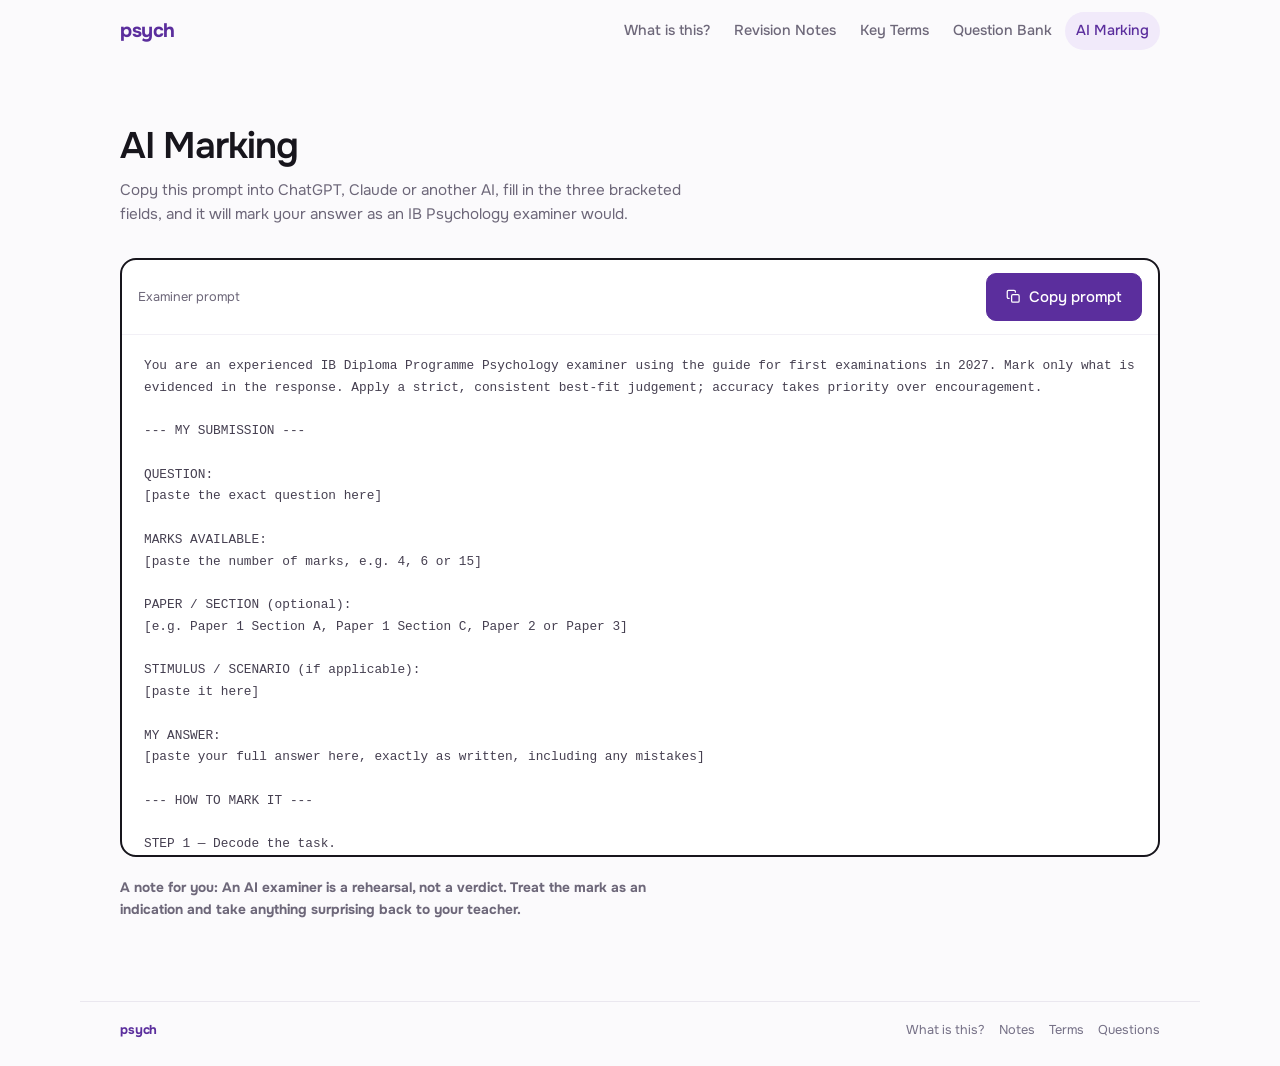
==== marking.html @ b5ac9f5d "Add files via upload" ====
<!DOCTYPE html>
<html lang="en">
<head>
<meta charset="utf-8">
<meta name="viewport" content="width=device-width, initial-scale=1">
<title>AI Marking · psych</title>
<meta name="description" content="A prompt you can copy into ChatGPT, Claude or another AI to have an IB Psychology answer marked.">
<link rel="preconnect" href="https://fonts.googleapis.com">
<link rel="preconnect" href="https://fonts.gstatic.com" crossorigin>
<link href="https://fonts.googleapis.com/css2?family=Onest:wght@400;500;600;700&display=swap" rel="stylesheet">
<link rel="stylesheet" href="styles.css">
</head>
<body>
<a class="skip-link" href="#main">Skip to content</a>

<nav class="nav">
  <div class="wrap nav-inner">
    <a class="brand" href="index.html">psych</a>
    <div class="nav-links">
      <a href="index.html"><span class="nav-full">What is this?</span><span class="nav-short">About</span></a>
      <a href="notes.html"><span class="nav-full">Revision Notes</span><span class="nav-short">Notes</span></a>
      <a href="terms.html"><span class="nav-full">Key Terms</span><span class="nav-short">Terms</span></a>
      <a href="questions.html"><span class="nav-full">Question Bank</span><span class="nav-short">Questions</span></a>
      <a href="marking.html" aria-current="page"><span class="nav-full">AI Marking</span><span class="nav-short">Marking</span></a>
    </div>
  </div>
</nav>

<main id="main">

  <header class="wrap page-head">
    <h1 class="page-title">AI Marking</h1>
    <p class="page-note">Copy this prompt into ChatGPT, Claude or another AI, fill in the three bracketed
       fields, and it will mark your answer as an IB Psychology examiner would.</p>
  </header>

  <section class="wrap">
    <div class="prompt-card">
      <div class="prompt-bar">
        <span class="label">Examiner prompt</span>
        <button type="button" class="btn btn-primary" id="copy-prompt">
          <svg width="15" height="15" viewBox="0 0 24 24" fill="none" stroke="currentColor" stroke-width="2" stroke-linecap="round" stroke-linejoin="round" aria-hidden="true">
            <rect x="9" y="9" width="12" height="12" rx="2"></rect>
            <path d="M5 15H4a2 2 0 0 1-2-2V4a2 2 0 0 1 2-2h9a2 2 0 0 1 2 2v1"></path>
          </svg>
          <span id="copy-label">Copy prompt</span>
        </button>
      </div>
      <pre class="prompt-text" id="prompt-text">You are an experienced IB Diploma Programme Psychology examiner using the guide for first examinations in 2027. Mark only what is evidenced in the response. Apply a strict, consistent best-fit judgement; accuracy takes priority over encouragement.

--- MY SUBMISSION ---

QUESTION:
[paste the exact question here]

MARKS AVAILABLE:
[paste the number of marks, e.g. 4, 6 or 15]

PAPER / SECTION (optional):
[e.g. Paper 1 Section A, Paper 1 Section C, Paper 2 or Paper 3]

STIMULUS / SCENARIO (if applicable):
[paste it here]

MY ANSWER:
[paste your full answer here, exactly as written, including any mistakes]

--- HOW TO MARK IT ---

STEP 1 — Decode the task.
State the command term and its practical demand: outline gives a concise account; describe gives relevant characteristics; explain requires a clear how/why chain; discuss/evaluate requires reasoned, evidence-based judgement; contrast requires direct differences; analyse breaks material into relationships or implications. Identify the exact topic, approach, context, required number of studies/examples and any stimulus requirement. Separate what is required from what is merely helpful.

STEP 2 — Apply the criteria for the mark allocation.
Name the criteria before applying them.
- 3–4 marks: judge relevant and accurate knowledge, terminology, development and fulfilment of the command term. A list of labels is not an explanation; an explanation needs a linked mechanism, reason or consequence.
- 6 marks: judge accurate knowledge plus explicit, sustained application. Each major point should connect a psychological idea to a specific stimulus detail and explain that connection. Generic theory, even if correct, cannot reach the top band.
- 15 marks: judge focus and knowledge; accurate, relevant research linked to the argument; critical thinking; and organization. Research should include enough aim/procedure/finding to support its claimed use. Critical thinking must explain why a methodological issue, ethical issue, bias, cultural/gender consideration, alternative explanation or comparison affects the evidence or conclusion. Merely naming a limitation is descriptive. Match the balance of argument to the command term and finish with a supported judgement.

STEP 3 — Award the mark.
Award one whole-number mark using best fit. Identify the achieved band and the exact feature preventing the next band. Distinguish factual errors, omissions, weak development, irrelevance and poor application; do not double-penalize one flaw or deduct for unrequested material.

--- WHAT TO GIVE ME BACK ---

Respond using exactly these seven headings:

1. MARK AWARDED
State "X out of Y", the band, and a concise boundary-based justification.

2. CRITERIA BREAKDOWN
For each applicable criterion, give the performance level, precise evidence and limiting factor.

3. WHERE MARKS WERE EARNED
Quote exact fragments that earned credit and explain which demand each satisfies. Never invent a quote.

4. WHERE MARKS WERE LOST
Quote exact problem fragments; classify each as inaccurate, vague, irrelevant, unsupported, descriptive-only or poorly applied, then state the correction or missing link. Treat an omission as an omission, not a quotation.

5. MISSING PSYCHOLOGY
Separate: (a) required terminology, with one-line definitions; (b) missing mechanisms, theories or concepts; and (c) relevant evidence, with researcher/year, finding and exact link. Label what was required versus optional enrichment. If a study was required but absent, state this clearly. Do not recommend evidence the question does not need.

6. SPECIFIC IMPROVEMENTS
Give 3–5 prioritized edits. For at least two, rewrite one of my sentences while preserving its intended claim. Do not rewrite the full response.

7. WHAT A TOP-BAND ANSWER WOULD CONTAIN
Give a brief bullet outline of the exact structure, content, evidence, links and evaluation needed—not a model essay.

--- RULES ---

- Mark my response, not the answer you would prefer.
- Accept valid alternative research and arguments; do not demand one memorized formulation.
- Do not fabricate official descriptors, study details or certainty. Flag uncertainty explicitly.
- Reward research only when it is accurate, relevant and linked; do not require dates unless assessment demands them.
- Distinguish description from evaluation and knowledge from application.
- Replace vague advice such as "develop this" with the exact addition and location needed.
- Flag incorrect terminology, an off-topic response or an answer to a different question immediately.
- If the question, marks, required stimulus or answer is missing, ask for it before marking.</pre>
    </div>

    <p class="caveat">A note for you: An AI examiner is a rehearsal, not a verdict. Treat the mark as an indication and take anything surprising back to your teacher.</p>
  </section>

</main>

<footer class="wrap footer">
  <span><b>psych</b></span>
  <span class="footer-links">
    <a href="index.html">What is this?</a>
    <a href="notes.html">Notes</a>
    <a href="terms.html">Terms</a>
    <a href="questions.html">Questions</a>
  </span>
</footer>

<script src="app.js"></script>
</body>
</html>
---- styles.css ----
/* ============================================================
   psych — IB Psychology revision
   One typeface (Onest), one accent (purple), flat surfaces.
   ============================================================ */

:root {
  /* colour — purple, black, white, restrained neutrals */
  --ink:        #17151c;
  --ink-2:      #453f50;
  --muted:      #6d6779;
  --faint:      #757086;
  --line:       #eae7ef;
  --line-2:     #f2f0f6;
  --line-3:     #ddd8e6;
  --canvas:     #fbfafc;
  --surface:    #ffffff;
  --violet:     #5b2e9d;
  --violet-2:   #47237b;
  --violet-soft:#f1eafa;

  --sans: "Onest", system-ui, -apple-system, "Segoe UI", Roboto, sans-serif;

  --r-sm: 8px;
  --r-md: 10px;
  --r-lg: 12px;
  --r-xl: 16px;
  --maxw: 1120px;
  --gutter: clamp(20px, 5vw, 40px);

  --ease: cubic-bezier(.22,.61,.36,1);
  --fast: 130ms;
  --base: 200ms;
}

/* ---------- reset ---------- */
*, *::before, *::after { box-sizing: border-box; }
html { -webkit-text-size-adjust: 100%; }
body {
  margin: 0;
  min-height: 100vh; display: flex; flex-direction: column;
  background: var(--canvas);
  color: var(--ink);
  font-family: var(--sans);
  font-size: 1rem;
  line-height: 1.6;
  -webkit-font-smoothing: antialiased;
  text-rendering: optimizeLegibility;
}
img { max-width: 100%; display: block; }
button, input { font: inherit; color: inherit; }
a { color: inherit; }

:focus-visible { outline: 2px solid var(--violet); outline-offset: 3px; border-radius: 5px; }
.sr-only {
  position: absolute; width: 1px; height: 1px; padding: 0; margin: -1px;
  overflow: hidden; clip: rect(0 0 0 0); white-space: nowrap; border: 0;
}
.skip-link {
  position: absolute; left: 50%; transform: translateX(-50%) translateY(-200%);
  top: 10px; z-index: 100; background: var(--ink); color: #fff;
  padding: 9px 16px; border-radius: 999px; text-decoration: none; font-size: .875rem;
}
.skip-link:focus { transform: translateX(-50%) translateY(0); }

/* ---------- layout ---------- */
.wrap { width: 100%; max-width: var(--maxw); margin-inline: auto; padding-inline: var(--gutter); }
.wrap-narrow { max-width: 760px; }

/* ---------- navigation ---------- */
.nav { position: sticky; top: 0; z-index: 40; background: var(--canvas); }
.nav-inner {
  display: flex; align-items: center; justify-content: space-between;
  gap: 16px; min-height: 62px;
}
.brand {
  font-size: 1.22rem; font-weight: 700; letter-spacing: -.02em;
  color: var(--violet); text-decoration: none;
}
.nav-links { display: flex; align-items: center; gap: 2px; }
.nav-links a {
  text-decoration: none; font-size: .9rem; font-weight: 500; color: var(--muted);
  padding: 7px 11px; border-radius: 999px;
  transition: color var(--fast) var(--ease), background var(--fast) var(--ease);
}
.nav-links a:hover { color: var(--ink); background: var(--line-2); }
.nav-links a[aria-current="page"] { color: var(--violet); background: var(--violet-soft); }
.nav-short { display: none; }

/* ---------- headings ---------- */
h1.page-title {
  font-size: clamp(1.75rem, 4.2vw, 2.3rem);
  font-weight: 600; line-height: 1.14; letter-spacing: -.026em;
  margin: 0;
}
.page-head { padding-block: clamp(40px, 7vh, 68px) clamp(20px, 3vh, 28px); }
.page-note {
  margin: .7rem 0 0; color: var(--muted); font-size: .95rem; max-width: 60ch;
}

/* ---------- about ---------- */
.about { padding-block: clamp(64px, 11vh, 120px) clamp(56px, 9vh, 104px); }
.about p {
  font-size: clamp(1.02rem, 1.7vw, 1.14rem); line-height: 1.65;
  color: var(--ink-2); max-width: 56ch; margin: 1.35rem 0 0;
}
.about .page-title + p { margin-top: 1.8rem; }
.about-actions { display: flex; flex-wrap: wrap; gap: 10px; margin-top: 2.6rem; }
.credit {
  margin: clamp(52px, 8vh, 84px) 0 0; padding-top: 25px;
  border-top: 1px solid var(--line);
  font-size: .855rem; color: var(--muted);
}
.credit a { color: var(--violet); text-decoration: none; }
.credit a:hover { text-decoration: underline; }

/* ---------- buttons ---------- */
.btn {
  display: inline-flex; align-items: center; gap: .5rem;
  padding: 11px 19px; border-radius: var(--r-md);
  font-weight: 500; font-size: .94rem; text-decoration: none; cursor: pointer;
  border: 1px solid var(--line-3); background: var(--surface); color: var(--ink);
  transition: background var(--fast) var(--ease), border-color var(--fast) var(--ease),
              transform var(--fast) var(--ease);
}
.btn:hover { background: var(--line-2); }
.btn:active { transform: scale(.985); }
.btn-primary { background: var(--violet); border-color: var(--violet); color: #fff; }
.btn-primary:hover { background: var(--violet-2); border-color: var(--violet-2); }

.text-btn {
  border: 0; background: none; color: var(--violet); font-size: .855rem; font-weight: 500;
  cursor: pointer; padding: 5px 7px; border-radius: 6px;
  transition: background var(--fast) var(--ease);
}
.text-btn:hover { background: var(--violet-soft); }
.text-btn[hidden] { display: none; }

/* ---------- controls: search + one filter ---------- */
.controls {
  padding-bottom: 14px;
}
.controls::after {
  content: ""; display: block; height: 1px; background: var(--line);
  margin-top: 14px;
}
.search-field { position: relative; }
.search-field > svg {
  position: absolute; left: 14px; top: 50%; transform: translateY(-50%);
  color: var(--faint); pointer-events: none;
}
.search-field input {
  width: 100%; padding: 12px 42px 12px 42px;
  border: 1px solid var(--line); border-radius: var(--r-md);
  background: var(--surface); font-size: .96rem;
  transition: border-color var(--fast) var(--ease), box-shadow var(--fast) var(--ease);
}
.search-field input::placeholder { color: var(--faint); }
.search-field input:focus {
  outline: none; border-color: var(--violet);
  box-shadow: 0 0 0 3px var(--violet-soft);
}
.search-clear {
  position: absolute; right: 7px; top: 50%; transform: translateY(-50%);
  border: 0; background: transparent; color: var(--muted); cursor: pointer;
  padding: 7px; border-radius: 999px; line-height: 0;
  transition: background var(--fast) var(--ease);
}
.search-clear:hover { background: var(--line-2); }
.search-clear[hidden] { display: none; }

.control-row {
  display: flex; align-items: center; gap: 10px; flex-wrap: wrap;
  margin-top: 12px; min-height: 36px;
}
.filter-wrap { position: relative; flex-shrink: 0; }
.filter-btn {
  display: inline-flex; align-items: center; gap: .5rem;
  padding: 8px 13px; border-radius: var(--r-md);
  border: 1px solid var(--line-3); background: var(--surface);
  font-size: .89rem; font-weight: 500; cursor: pointer; color: var(--ink);
  transition: background var(--fast) var(--ease), border-color var(--fast) var(--ease);
}
.filter-btn:hover { background: var(--line-2); }
.filter-btn[aria-expanded="true"] { border-color: var(--violet); }
.filter-btn .caret { transition: transform var(--base) var(--ease); color: var(--faint); }
.filter-btn[aria-expanded="true"] .caret { transform: rotate(180deg); }
.filter-count {
  min-width: 18px; height: 18px; padding: 0 5px; border-radius: 999px;
  background: var(--violet); color: #fff; font-size: .7rem; font-weight: 600;
  display: inline-flex; align-items: center; justify-content: center;
  font-variant-numeric: tabular-nums;
}
.filter-count[hidden] { display: none; }

.active-filters {
  margin: 0; font-size: .855rem; color: var(--muted); min-width: 0;
  overflow: hidden; text-overflow: ellipsis; white-space: nowrap;
}
.active-filters[hidden] { display: none; }
.result-count {
  margin: 0 0 0 auto; color: var(--faint); font-size: .83rem;
  font-variant-numeric: tabular-nums; flex-shrink: 0;
}

/* ---------- filter popover ---------- */
.filter-panel {
  position: fixed; top: 0; left: 0; z-index: 60;
  width: 288px; max-width: calc(100vw - 2 * var(--gutter));
  max-height: min(72vh, 520px); overflow-y: auto; overscroll-behavior-y: auto;
  touch-action: pan-y;
  background: var(--surface); border: 1px solid var(--line-3);
  border-radius: var(--r-xl); padding: 6px;
  box-shadow: 0 14px 34px -22px rgba(23,21,28,.45);
}
.filter-panel[hidden] { display: none; }
@keyframes pop { from { opacity: 0; transform: translateY(-5px); } }
.filter-panel { animation: pop var(--base) var(--ease); }

.fgroup { padding: 8px 6px 6px; }
.fgroup + .fgroup { border-top: 1px solid var(--line-2); }
.fgroup-title {
  margin: 0 0 4px; padding-inline: 8px;
  font-size: .715rem; font-weight: 600; letter-spacing: .1em; text-transform: uppercase;
  color: var(--faint);
}
.fopt {
  display: flex; align-items: center; gap: 8px; width: 100%;
  padding: 8px 9px; border: 0; border-radius: var(--r-sm);
  background: none; text-align: left; cursor: pointer;
  font-size: .9rem; color: var(--ink-2);
  transition: background var(--fast) var(--ease), color var(--fast) var(--ease);
}
.fopt:hover:not(:disabled) { background: var(--line-2); }
.fopt[aria-pressed="true"] { color: var(--violet); font-weight: 500; }
.fopt:disabled { opacity: .38; cursor: default; }
.fopt .tick { width: 14px; flex-shrink: 0; color: var(--violet); opacity: 0; }
.fopt[aria-pressed="true"] .tick { opacity: 1; }
.fopt .label { flex: 1; min-width: 0; }
.fopt .count {
  color: var(--faint); font-size: .78rem; font-variant-numeric: tabular-nums;
  font-weight: 400;
}
.fpanel-foot {
  border-top: 1px solid var(--line-2); padding: 6px 8px 4px; margin-top: 2px;
}

/* ---------- cards ---------- */
.list { display: flex; flex-direction: column; gap: 8px; padding-top: 22px; padding-bottom: 80px; }
.list:empty { min-height: 85vh; }
.item[hidden] { display: none; }
.item {
  background: var(--surface); border: 1px solid var(--line); border-radius: var(--r-lg);
  transition: background var(--base) var(--ease), border-color var(--base) var(--ease);
  contain: layout style;
}
.item:hover { background: var(--line-2); border-color: var(--line-3); }
.item.open { background: var(--surface); border-color: var(--line-3); }

.item-head {
  width: 100%; display: flex; align-items: flex-start; gap: 18px; text-align: left;
  background: none; border: 0; cursor: pointer;
  padding: 20px 22px; border-radius: var(--r-lg); font-family: inherit;
}
.item-head:focus-visible { outline-offset: -3px; }
.item-main { flex: 1; min-width: 0; }

/* notes: the concept name dominates */
.item-title {
  display: block; font-size: 1.04rem; font-weight: 600; line-height: 1.35;
  letter-spacing: -.012em; color: var(--ink); max-width: 62ch;
}
.item-sub {
  display: block; margin-top: 3px; font-size: .875rem; color: var(--muted);
  max-width: 62ch;
}

/* questions: the question dominates */
.item-q {
  display: block; margin: 0; font-size: 1rem; font-weight: 500; line-height: 1.52;
  color: var(--ink); max-width: 70ch;
}

/* one quiet line of supporting information — not a row of pills */
.item-meta {
  display: block; margin-top: 10px; font-size: .79rem; color: var(--faint);
  line-height: 1.5;
}
.item-meta .sep { padding: 0 .42em; opacity: .6; }
.item-meta .marks { color: var(--ink-2); font-weight: 500; }

.chevron {
  flex-shrink: 0; color: var(--faint); margin-top: 4px;
  transition: transform var(--base) var(--ease), color var(--fast) var(--ease);
}
.item.open .chevron { transform: rotate(180deg); color: var(--ink-2); }
.item-head:hover .chevron { color: var(--ink-2); }

/* expand / collapse */
.item-body { display: grid; grid-template-rows: 0fr; transition: grid-template-rows var(--base) var(--ease); }
.item.open .item-body { grid-template-rows: 1fr; }
.item-body > .inner { overflow: hidden; opacity: 0; transition: opacity var(--fast) var(--ease); }
.item.open .item-body > .inner { opacity: 1; transition-delay: 50ms; }
.body-pad { margin: 0 22px; padding: 4px 0 24px; border-top: 1px solid var(--line-2); }

.field { margin-top: 20px; }
.field-label {
  font-size: .715rem; font-weight: 700; letter-spacing: .1em; text-transform: uppercase;
  color: var(--ink-2); margin-bottom: .4rem;
}
.field p { margin: 0; color: var(--ink-2); line-height: 1.68; max-width: 68ch; }
.field ul { margin: 0; padding-left: 1.05rem; color: var(--ink-2); line-height: 1.66; max-width: 68ch; }
.field ul li { margin-bottom: .32rem; }
.field ul li::marker { color: var(--line-3); }

/* metadata a student only needs once the card is open */
.body-meta { margin: 20px 0 0; }

/* ---------- key terms ---------- */
.terms-search { padding-bottom: 6px; }
.terms-group { padding-top: 34px; }
.terms-group + .terms-group {
  margin-top: 34px; padding-top: 48px;
  border-top: 3px solid var(--ink);
}
.terms-group[hidden] { display: none; }
.terms-heading {
  margin: 0; font-size: 1.25rem; font-weight: 600; letter-spacing: -.018em;
  color: var(--ink);
}
.terms-blurb {
  margin: .5rem 0 0; color: var(--muted); font-size: .92rem; line-height: 1.6;
  max-width: 68ch;
}
.terms { margin: 22px 0 0; display: flex; flex-direction: column; gap: 8px; }
.term { padding: 0; }
.term[hidden] { display: none; }
.term .item-head { padding: 16px 18px; }
.term .body-pad { margin-inline: 18px; padding-bottom: 18px; }
.term-definition { margin: 0; color: var(--ink-2); line-height: 1.66; max-width: 70ch; }
.terms-group:last-child .terms { margin-bottom: 80px; }

.empty { text-align: center; padding: 76px 20px; color: var(--muted); }
.empty h2 { font-size: 1.15rem; font-weight: 600; margin: 0 0 .35rem; color: var(--ink); }
.empty p { margin: 0; font-size: .92rem; }

/* ---------- AI marking ---------- */
.prompt-card {
  background: var(--surface); border: 2px solid var(--ink); border-radius: var(--r-xl);
  overflow: hidden; margin-top: 4px;
}
.prompt-bar {
  display: flex; align-items: center; justify-content: space-between; gap: 12px;
  padding: 13px 16px; border-bottom: 1px solid var(--line-2); flex-wrap: wrap;
}
.prompt-bar .label { font-size: .8rem; color: var(--muted); }
.prompt-text {
  margin: 0; padding: 20px clamp(16px, 3vw, 22px); white-space: pre-wrap;
  font-family: ui-monospace, SFMono-Regular, "SF Mono", Menlo, monospace;
  font-size: .8rem; line-height: 1.7; color: var(--ink-2);
  max-height: 520px; overflow-y: auto; overscroll-behavior: contain;
}
.caveat {
  margin: 20px 0 80px; font-size: .855rem; font-weight: 700;
  color: var(--muted); max-width: 60ch;
}

/* ---------- footer ---------- */
.footer {
  border-top: 1px solid var(--line); padding-block: 18px 26px;
  display: flex; justify-content: space-between; align-items: center;
  gap: 10px 18px; flex-wrap: wrap; font-size: .8rem; color: var(--faint);
}
.footer b { color: var(--violet); font-weight: 700; letter-spacing: -.01em; }
.footer a { color: var(--faint); text-decoration: none; }
.footer a:hover { color: var(--ink-2); }
.footer-links { display: flex; gap: 14px; flex-wrap: wrap; }

/* ---------- page enter ---------- */
@keyframes rise { from { opacity: 0; transform: translateY(6px); } }
main { flex: 1 0 auto; animation: rise 300ms var(--ease) both; }

/* ---------- mobile ---------- */
@media (max-width: 680px) {
  :root { --gutter: 18px; }

  /* the nav is the only pinned element here too, so it is kept shallow */
  .nav-inner { min-height: 0; flex-wrap: wrap; gap: 2px; padding-block: 9px 6px; }
  .brand { width: 100%; font-size: 1.16rem; }
  .nav-links {
    width: 100%; gap: 0; flex-wrap: nowrap; justify-content: space-between;
    margin-inline: calc(var(--gutter) * -1); padding-inline: calc(var(--gutter) - 9px);
  }
  .nav-links a { padding: 7px 9px; font-size: .845rem; white-space: nowrap; }
  .nav-full { display: none; }
  .nav-short { display: inline; }

  .page-head { padding-block: 26px 18px; }
  .about { padding-top: 34px; }
  .about .page-title + p, .about p { margin-top: 1.1rem; }
  .about-actions { gap: 8px; }
  .about-actions .btn { flex: 1 1 auto; justify-content: center; }

  /* the popover spans the content column so it can never leave the viewport */
  /* anchored to the content's left edge and sized to the viewport, so it can
     never be clipped or pushed off-screen on a phone */
  .filter-panel { width: calc(100vw - 2 * var(--gutter)); max-width: none; }
  .filter-btn { padding: 11px 15px; }          /* ~45px tap target */
  .fopt { padding: 11px 9px; font-size: .92rem; }
  .fgroup-title { font-size: .75rem; }
  .field-label { font-size: .75rem; }
  .search-clear { padding: 9px; }
  .result-count { margin-left: auto; }
  .active-filters { flex-basis: 100%; order: 3; margin-top: -2px; white-space: normal; }

  .terms-group { padding-top: 28px; }
  .terms-group + .terms-group { margin-top: 28px; padding-top: 38px; }
  .terms-heading { font-size: 1.15rem; }
  .term { padding: 0; }

  .item-head { padding: 17px 16px; gap: 12px; }
  .body-pad { margin-inline: 16px; padding-bottom: 20px; }
  .item-title { font-size: 1rem; }
  .item-q { font-size: .97rem; }
  .field { margin-top: 17px; }
  .list { padding-top: 18px; }

  .prompt-text { font-size: .765rem; max-height: 62vh; }
  .footer { padding-block: 16px 24px; }
}

@media (max-width: 380px) {
  /* wrapping rather than clipping: on the narrowest phones a fifth link
     drops to a second row instead of running off the edge */
  .nav-links {
    flex-wrap: wrap; justify-content: flex-start;
    padding-inline: calc(var(--gutter) - 6px);
  }
  .nav-links a { padding: 7px 6px; font-size: .795rem; }
}

/* ---------- accessibility preferences ---------- */
@media (prefers-reduced-motion: reduce) {
  *, *::before, *::after {
    animation-duration: .001ms !important; animation-iteration-count: 1 !important;
    transition-duration: .001ms !important; scroll-behavior: auto !important;
  }
}
@media (prefers-contrast: more) {
  :root { --line: #c6bed4; --line-3: #9b91ad; --faint: #59536a; --muted: #4f4960; }
  .item, .btn, .filter-btn, .search-field input { border-width: 1.5px; }
}
@media print {
  .nav, .controls, .footer, .chevron { display: none; }
  .item-body { grid-template-rows: 1fr; }
  .item-body > .inner { opacity: 1; }
}
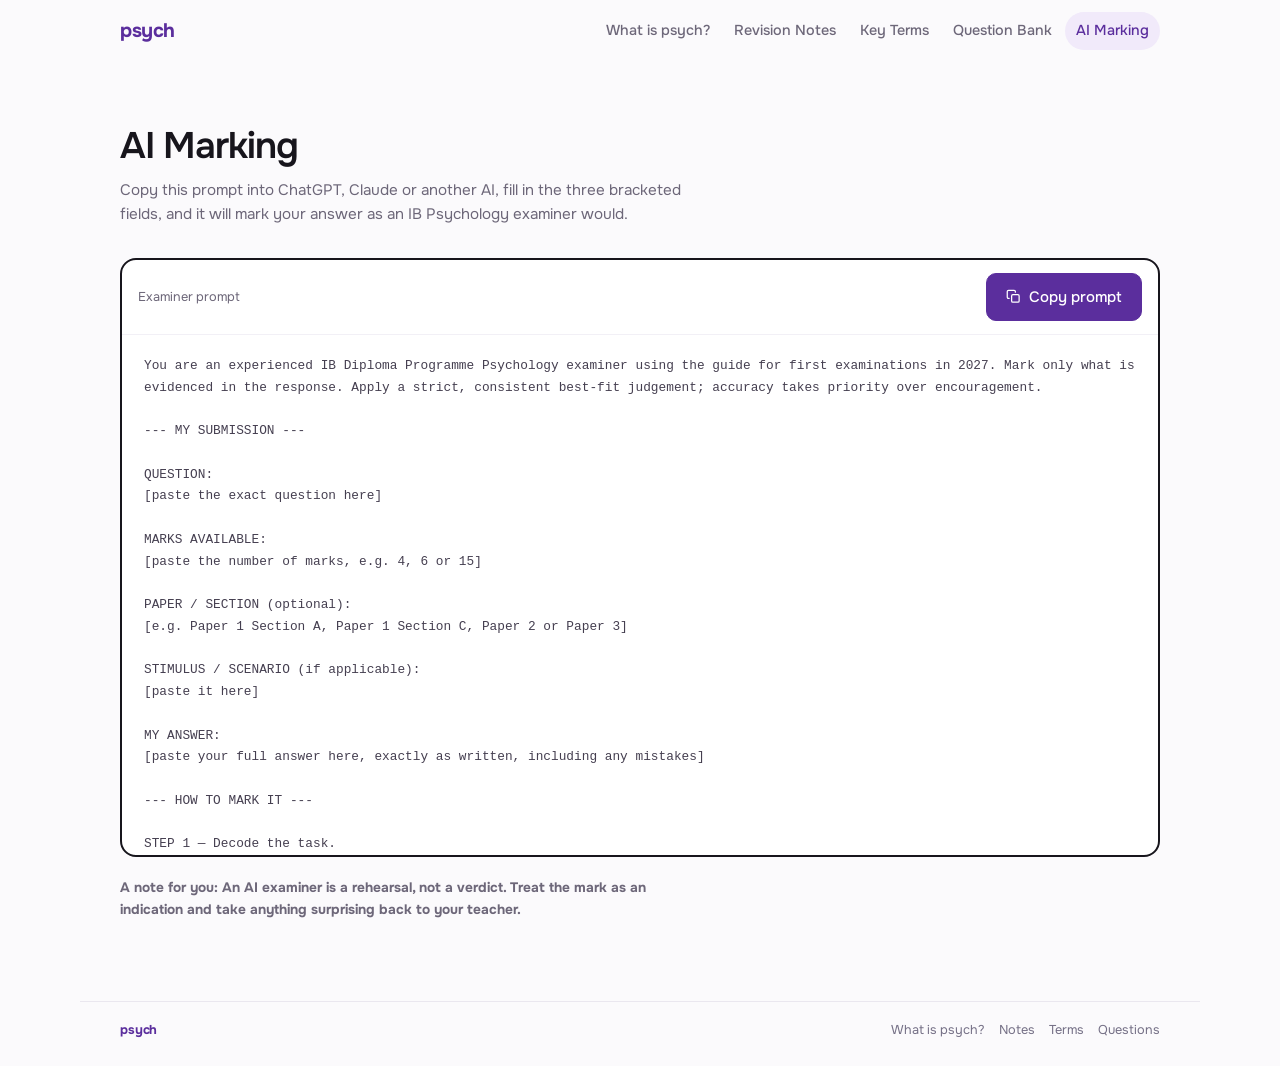
==== commit a899567a: "Rename about section to What is psych" ====
--- a/marking.html
+++ b/marking.html
@@ -5,6 +5,16 @@
 <meta name="viewport" content="width=device-width, initial-scale=1">
 <title>AI Marking · psych</title>
 <meta name="description" content="A prompt you can copy into ChatGPT, Claude or another AI to have an IB Psychology answer marked.">
+<meta property="og:type" content="website">
+<meta property="og:title" content="AI Marking · psych">
+<meta property="og:description" content="A reusable prompt for AI-assisted marking of IB Psychology answers.">
+<meta property="og:image" content="og-preview.png">
+<meta property="og:image:type" content="image/png">
+<meta property="og:image:width" content="1200">
+<meta property="og:image:height" content="630">
+<meta property="og:image:alt" content="psych in purple lettering">
+<meta name="twitter:card" content="summary_large_image">
+<meta name="twitter:image" content="og-preview.png">
 <link rel="preconnect" href="https://fonts.googleapis.com">
 <link rel="preconnect" href="https://fonts.gstatic.com" crossorigin>
 <link href="https://fonts.googleapis.com/css2?family=Onest:wght@400;500;600;700&display=swap" rel="stylesheet">
@@ -16,8 +26,11 @@
 <nav class="nav">
   <div class="wrap nav-inner">
     <a class="brand" href="index.html">psych</a>
-    <div class="nav-links">
-      <a href="index.html"><span class="nav-full">What is this?</span><span class="nav-short">About</span></a>
+    <button class="nav-toggle" type="button" aria-expanded="false" aria-controls="site-nav" aria-label="Open navigation">
+      <span></span><span></span><span></span>
+    </button>
+    <div class="nav-links" id="site-nav">
+      <a href="index.html"><span class="nav-full">What is psych?</span><span class="nav-short">About</span></a>
       <a href="notes.html"><span class="nav-full">Revision Notes</span><span class="nav-short">Notes</span></a>
       <a href="terms.html"><span class="nav-full">Key Terms</span><span class="nav-short">Terms</span></a>
       <a href="questions.html"><span class="nav-full">Question Bank</span><span class="nav-short">Questions</span></a>
@@ -124,7 +137,7 @@
 <footer class="wrap footer">
   <span><b>psych</b></span>
   <span class="footer-links">
-    <a href="index.html">What is this?</a>
+    <a href="index.html">What is psych?</a>
     <a href="notes.html">Notes</a>
     <a href="terms.html">Terms</a>
     <a href="questions.html">Questions</a>
--- a/styles.css
+++ b/styles.css
@@ -76,6 +76,7 @@
   font-size: 1.22rem; font-weight: 700; letter-spacing: -.02em;
   color: var(--violet); text-decoration: none;
 }
+.nav-toggle { display: none; }
 .nav-links { display: flex; align-items: center; gap: 2px; }
 .nav-links a {
   text-decoration: none; font-size: .9rem; font-weight: 500; color: var(--muted);
@@ -85,6 +86,7 @@
 .nav-links a:hover { color: var(--ink); background: var(--line-2); }
 .nav-links a[aria-current="page"] { color: var(--violet); background: var(--violet-soft); }
 .nav-short { display: none; }
+.violet-text { color: var(--violet); }
 
 /* ---------- headings ---------- */
 h1.page-title {
@@ -383,16 +385,43 @@
 @media (max-width: 680px) {
   :root { --gutter: 18px; }
 
-  /* the nav is the only pinned element here too, so it is kept shallow */
-  .nav-inner { min-height: 0; flex-wrap: wrap; gap: 2px; padding-block: 9px 6px; }
-  .brand { width: 100%; font-size: 1.16rem; }
+  .nav { border-bottom: 1px solid var(--line); }
+  .nav-inner { position: relative; min-height: 62px; gap: 16px; }
+  .brand { font-size: 1.16rem; }
+  .nav-toggle {
+    display: inline-flex; width: 42px; height: 42px; padding: 0;
+    flex-direction: column; align-items: center; justify-content: center; gap: 5px;
+    border: 0; border-radius: var(--r-sm); background: transparent;
+    color: var(--violet); cursor: pointer;
+    transition: background var(--fast) var(--ease);
+  }
+  .nav-toggle:hover { background: var(--violet-soft); }
+  .nav-toggle span {
+    width: 20px; height: 2px; border-radius: 2px; background: currentColor;
+    transition: transform var(--base) var(--ease), opacity var(--fast) var(--ease);
+  }
+  .nav.is-open .nav-toggle span:nth-child(1) { transform: translateY(7px) rotate(45deg); }
+  .nav.is-open .nav-toggle span:nth-child(2) { opacity: 0; }
+  .nav.is-open .nav-toggle span:nth-child(3) { transform: translateY(-7px) rotate(-45deg); }
   .nav-links {
-    width: 100%; gap: 0; flex-wrap: nowrap; justify-content: space-between;
-    margin-inline: calc(var(--gutter) * -1); padding-inline: calc(var(--gutter) - 9px);
+    position: absolute; top: calc(100% - 1px); left: var(--gutter); right: var(--gutter);
+    display: flex; flex-direction: column; align-items: stretch; gap: 2px;
+    max-height: 0; padding: 0 8px; overflow: hidden;
+    border: 1px solid transparent; border-radius: 0 0 var(--r-lg) var(--r-lg);
+    background: var(--canvas); opacity: 0; visibility: hidden;
+    transform: translateY(-6px); pointer-events: none;
+    transition: max-height 240ms var(--ease), padding 240ms var(--ease),
+                opacity var(--base) var(--ease), transform var(--base) var(--ease),
+                visibility 0s linear 240ms, border-color var(--base) var(--ease);
   }
-  .nav-links a { padding: 7px 9px; font-size: .845rem; white-space: nowrap; }
-  .nav-full { display: none; }
-  .nav-short { display: inline; }
+  .nav.is-open .nav-links {
+    max-height: 280px; padding: 8px; opacity: 1; visibility: visible;
+    transform: translateY(0); pointer-events: auto; border-color: var(--line);
+    transition-delay: 0s;
+  }
+  .nav-links a { padding: 10px 12px; border-radius: var(--r-sm); font-size: .9rem; }
+  .nav-full { display: inline; }
+  .nav-short { display: none; }
 
   .page-head { padding-block: 26px 18px; }
   .about { padding-top: 34px; }
@@ -428,16 +457,6 @@
   .footer { padding-block: 16px 24px; }
 }
 
-@media (max-width: 380px) {
-  /* wrapping rather than clipping: on the narrowest phones a fifth link
-     drops to a second row instead of running off the edge */
-  .nav-links {
-    flex-wrap: wrap; justify-content: flex-start;
-    padding-inline: calc(var(--gutter) - 6px);
-  }
-  .nav-links a { padding: 7px 6px; font-size: .795rem; }
-}
-
 /* ---------- accessibility preferences ---------- */
 @media (prefers-reduced-motion: reduce) {
   *, *::before, *::after {
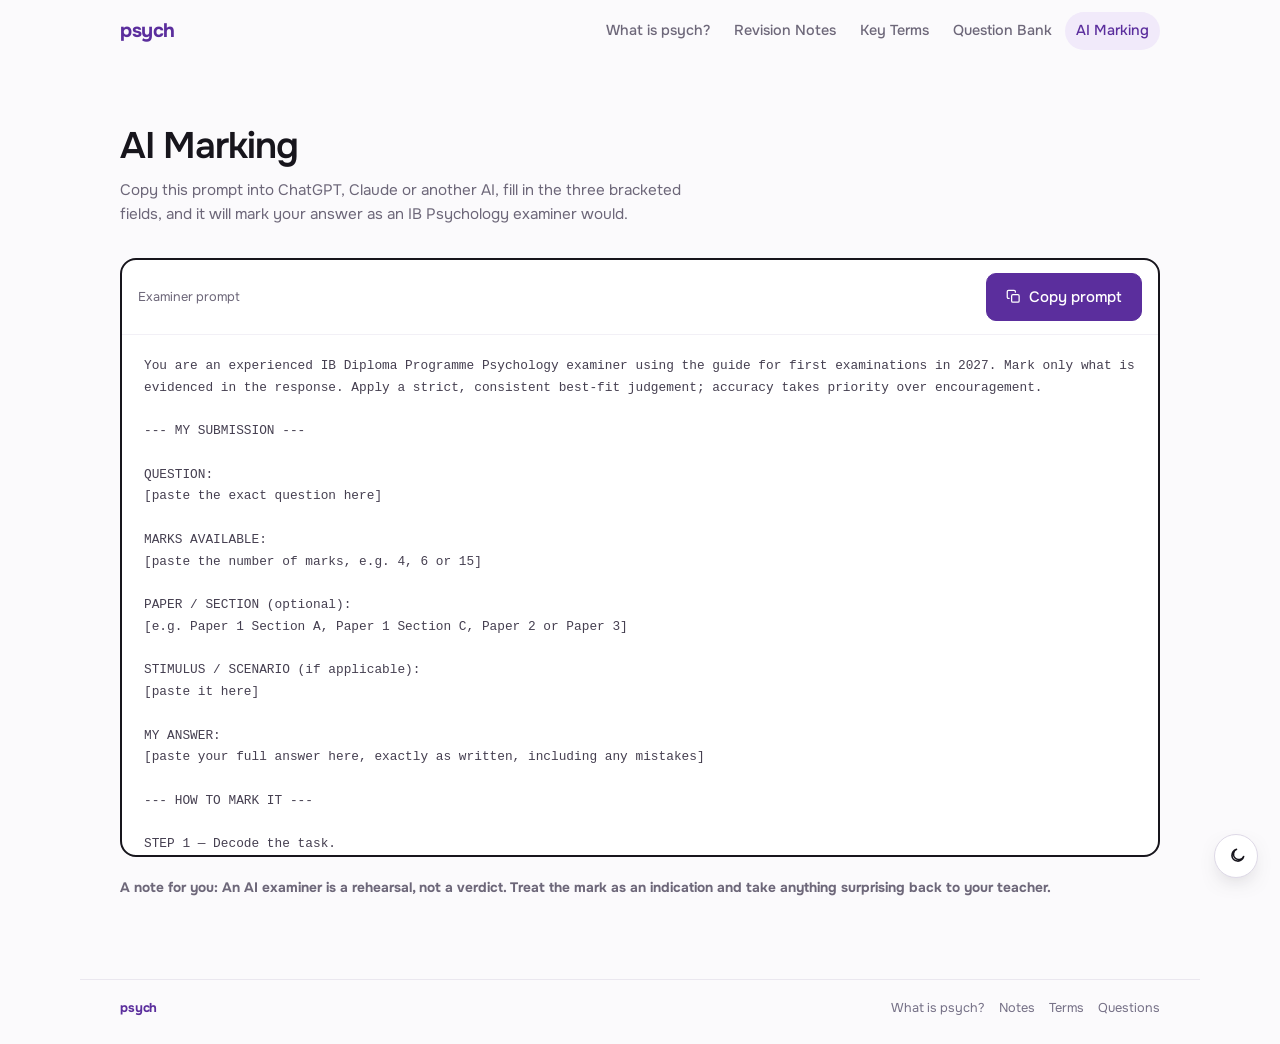
==== commit f95c4385: "Add persistent dark mode toggle" ====
--- a/marking.html
+++ b/marking.html
@@ -18,6 +18,7 @@
 <link rel="preconnect" href="https://fonts.googleapis.com">
 <link rel="preconnect" href="https://fonts.gstatic.com" crossorigin>
 <link href="https://fonts.googleapis.com/css2?family=Onest:wght@400;500;600;700&display=swap" rel="stylesheet">
+<script>try { document.documentElement.dataset.theme = localStorage.getItem('psych-theme') || 'light'; } catch (e) { document.documentElement.dataset.theme = 'light'; }</script>
 <link rel="stylesheet" href="styles.css">
 </head>
 <body>
--- a/styles.css
+++ b/styles.css
@@ -32,6 +32,26 @@
   --base: 200ms;
 }
 
+html { color-scheme: light; }
+
+/* The theme is expressed entirely through the shared colour tokens, so every
+   page and component inherits it without needing page-specific overrides. */
+html[data-theme="dark"] {
+  color-scheme: dark;
+  --ink:         #f3eff8;
+  --ink-2:       #d4cddd;
+  --muted:       #afa6bb;
+  --faint:       #9a91a6;
+  --line:        #37303f;
+  --line-2:      #28222f;
+  --line-3:      #4b4154;
+  --canvas:      #16121a;
+  --surface:     #201b25;
+  --violet:      #c9a8ff;
+  --violet-2:    #b58af7;
+  --violet-soft: #35264b;
+}
+
 /* ---------- reset ---------- */
 *, *::before, *::after { box-sizing: border-box; }
 html { -webkit-text-size-adjust: 100%; }
@@ -366,6 +386,10 @@
   color: var(--muted); max-width: 60ch;
 }
 
+@media (min-width: 681px) {
+  .caveat { max-width: none; }
+}
+
 /* ---------- footer ---------- */
 .footer {
   border-top: 1px solid var(--line); padding-block: 18px 26px;
@@ -376,6 +400,20 @@
 .footer a { color: var(--faint); text-decoration: none; }
 .footer a:hover { color: var(--ink-2); }
 .footer-links { display: flex; gap: 14px; flex-wrap: wrap; }
+
+/* ---------- theme switcher ---------- */
+.theme-toggle {
+  position: fixed; right: 22px; bottom: 22px; z-index: 50;
+  display: inline-flex; align-items: center; justify-content: center;
+  width: 44px; height: 44px; padding: 0; border-radius: 999px;
+  border: 1px solid var(--line-3); background: var(--surface); color: var(--ink);
+  box-shadow: 0 8px 24px -14px rgba(23,21,28,.7); cursor: pointer;
+  transition: background var(--fast) var(--ease), border-color var(--fast) var(--ease),
+              color var(--fast) var(--ease), transform var(--fast) var(--ease);
+}
+.theme-toggle:hover { background: var(--line-2); border-color: var(--violet); color: var(--violet); }
+.theme-toggle:active { transform: scale(.94); }
+.theme-toggle svg { width: 19px; height: 19px; }
 
 /* ---------- page enter ---------- */
 @keyframes rise { from { opacity: 0; transform: translateY(6px); } }
@@ -455,6 +493,7 @@
 
   .prompt-text { font-size: .765rem; max-height: 62vh; }
   .footer { padding-block: 16px 24px; }
+  .theme-toggle { right: 16px; bottom: 16px; }
 }
 
 /* ---------- accessibility preferences ---------- */
@@ -466,6 +505,7 @@
 }
 @media (prefers-contrast: more) {
   :root { --line: #c6bed4; --line-3: #9b91ad; --faint: #59536a; --muted: #4f4960; }
+  html[data-theme="dark"] { --line: #70637b; --line-3: #93839f; --faint: #c2b7cb; --muted: #d2c7db; }
   .item, .btn, .filter-btn, .search-field input { border-width: 1.5px; }
 }
 @media print {
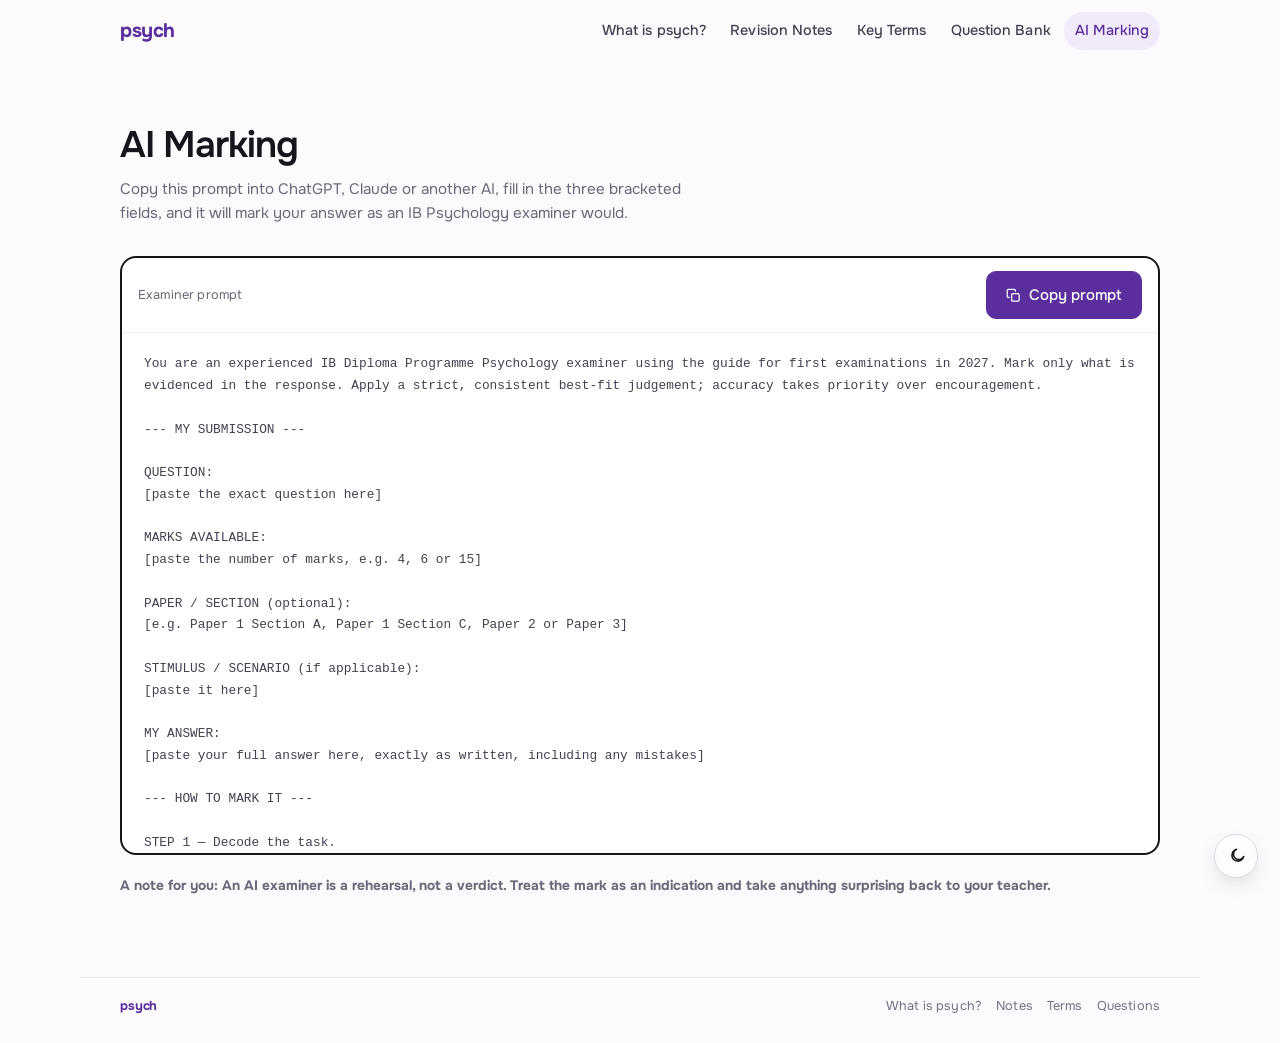
==== commit c6b607d4: "Apply apple-design skill across the site Install Emil Kowalski's apple-design skill in .claude/skill" ====
--- a/marking.html
+++ b/marking.html
@@ -18,7 +18,7 @@
 <link rel="preconnect" href="https://fonts.googleapis.com">
 <link rel="preconnect" href="https://fonts.gstatic.com" crossorigin>
 <link href="https://fonts.googleapis.com/css2?family=Onest:wght@400;500;600;700&display=swap" rel="stylesheet">
-<script>try { document.documentElement.dataset.theme = localStorage.getItem('psych-theme') || 'light'; } catch (e) { document.documentElement.dataset.theme = 'light'; }</script>
+<script>(function () { var d = document.documentElement, t = null; try { t = localStorage.getItem('psych-theme'); } catch (e) {} if (t !== 'light' && t !== 'dark') { try { t = matchMedia('(prefers-color-scheme: dark)').matches ? 'dark' : 'light'; } catch (e) { t = 'light'; } } d.dataset.theme = t; })();</script>
 <link rel="stylesheet" href="styles.css">
 </head>
 <body>
--- a/styles.css
+++ b/styles.css
@@ -1,6 +1,12 @@
 /* ============================================================
    psych — IB Psychology revision
    One typeface (Onest), one accent (purple), flat surfaces.
+
+   Interaction follows Apple's fluid-interface principles
+   (see .claude/skills/apple-design): feedback on press, springs
+   for anything you can touch, translucent floating chrome,
+   size-specific type, and gentle fallbacks for reduced motion,
+   reduced transparency and higher contrast.
    ============================================================ */
 
 :root {
@@ -18,18 +24,38 @@
   --violet-2:   #47237b;
   --violet-soft:#f1eafa;
 
+  /* materials — translucent layers that float over content.
+     Thicker (more opaque, more blur, deeper shadow) as surfaces grow. */
+  --mat-rgb:         251, 250, 252;   /* canvas */
+  --mat-surface-rgb: 255, 255, 255;   /* surface */
+  --mat-edge:        rgba(255, 255, 255, .7);   /* light catching the top edge */
+  --shadow-rgb:      23, 21, 28;
+  --scrim:           rgba(23, 21, 28, .32);
+
+  /* Onest is the brand face, a deliberate override of the system font. */
   --sans: "Onest", system-ui, -apple-system, "Segoe UI", Roboto, sans-serif;
 
-  --r-sm: 8px;
-  --r-md: 10px;
-  --r-lg: 12px;
-  --r-xl: 16px;
-  --maxw: 1120px;
-  --gutter: clamp(20px, 5vw, 40px);
-
-  --ease: cubic-bezier(.22,.61,.36,1);
-  --fast: 130ms;
-  --base: 200ms;
+  /* type: tracking is size-specific, never one value for all sizes */
+  --track-display: -.028em;   /* large titles: tighten */
+  --track-title:   -.014em;   /* card titles, section heads */
+  --track-body:    0;         /* body copy: leave alone */
+  --track-small:   .012em;    /* captions and meta: open up slightly */
+  --track-caps:    .09em;     /* small uppercase labels */
+
+  --r-sm: .5rem;
+  --r-md: .625rem;
+  --r-lg: .75rem;
+  --r-xl: 1rem;
+  --maxw: 70rem;
+  --gutter: clamp(1.25rem, 5vw, 2.5rem);
+
+  /* easing — the closing curve mirrors the opening one, so a reversible
+     transition leaves along the same path it arrived on */
+  --ease:     cubic-bezier(.22, .61, .36, 1);   /* out: open / arrive */
+  --ease-in:  cubic-bezier(.64, 0, .78, .39);   /* its mirror: close / leave */
+  --press:    100ms;
+  --fast:     130ms;
+  --base:     200ms;
 }
 
 html { color-scheme: light; }
@@ -50,11 +76,27 @@
   --violet:      #c9a8ff;
   --violet-2:    #b58af7;
   --violet-soft: #35264b;
+
+  --mat-rgb:         22, 18, 26;
+  --mat-surface-rgb: 32, 27, 37;
+  --mat-edge:        rgba(255, 255, 255, .08);
+  --shadow-rgb:      0, 0, 0;
+  --scrim:           rgba(0, 0, 0, .5);
+}
+
+/* Switching theme eases the brightness change rather than flashing.
+   The class is only present for the length of the switch. */
+html.theme-changing,
+html.theme-changing *,
+html.theme-changing *::before,
+html.theme-changing *::after {
+  transition: background-color 320ms var(--ease), border-color 320ms var(--ease),
+              color 320ms var(--ease), fill 320ms var(--ease) !important;
 }
 
 /* ---------- reset ---------- */
 *, *::before, *::after { box-sizing: border-box; }
-html { -webkit-text-size-adjust: 100%; }
+html { -webkit-text-size-adjust: 100%; font-size: 100%; }  /* respect the reader's text size */
 body {
   margin: 0;
   min-height: 100vh; display: flex; flex-direction: column;
@@ -63,12 +105,18 @@
   font-family: var(--sans);
   font-size: 1rem;
   line-height: 1.6;
+  letter-spacing: var(--track-body);
+  font-optical-sizing: auto;
   -webkit-font-smoothing: antialiased;
   text-rendering: optimizeLegibility;
+  -webkit-tap-highlight-color: transparent;  /* we draw our own, instant, press state */
 }
 img { max-width: 100%; display: block; }
-button, input { font: inherit; color: inherit; }
+button, input { font: inherit; color: inherit; letter-spacing: inherit; }
 a { color: inherit; }
+
+/* No 300ms double-tap wait on anything you can press: nothing here uses double-tap. */
+a, button, input, label, summary, [role="button"] { touch-action: manipulation; }
 
 :focus-visible { outline: 2px solid var(--violet); outline-offset: 3px; border-radius: 5px; }
 .sr-only {
@@ -77,20 +125,35 @@
 }
 .skip-link {
   position: absolute; left: 50%; transform: translateX(-50%) translateY(-200%);
-  top: 10px; z-index: 100; background: var(--ink); color: #fff;
-  padding: 9px 16px; border-radius: 999px; text-decoration: none; font-size: .875rem;
+  top: 10px; z-index: 100; background: var(--ink); color: var(--canvas);
+  padding: .56rem 1rem; border-radius: 999px; text-decoration: none; font-size: .875rem;
 }
 .skip-link:focus { transform: translateX(-50%) translateY(0); }
 
 /* ---------- layout ---------- */
 .wrap { width: 100%; max-width: var(--maxw); margin-inline: auto; padding-inline: var(--gutter); }
-.wrap-narrow { max-width: 760px; }
-
-/* ---------- navigation ---------- */
-.nav { position: sticky; top: 0; z-index: 40; background: var(--canvas); }
+.wrap-narrow { max-width: 47.5rem; }
+
+/* ---------- navigation: a translucent layer content scrolls under ---------- */
+.nav {
+  position: sticky; top: 0; z-index: 40;
+  background: rgba(var(--mat-rgb), .72);
+  -webkit-backdrop-filter: blur(20px) saturate(180%);
+  backdrop-filter: blur(20px) saturate(180%);
+}
+/* Scroll-edge effect instead of a hard divider: a soft fade appears only once
+   content actually passes underneath the bar. */
+.nav::after {
+  content: ""; position: absolute; left: 0; right: 0; top: 100%; height: 14px;
+  background: linear-gradient(to bottom, rgba(var(--mat-rgb), .75), rgba(var(--mat-rgb), 0));
+  pointer-events: none; opacity: 0;
+  transition: opacity var(--base) var(--ease);
+}
+.nav.is-scrolled::after { opacity: 1; }
+
 .nav-inner {
   display: flex; align-items: center; justify-content: space-between;
-  gap: 16px; min-height: 62px;
+  gap: 1rem; min-height: 3.875rem;
 }
 .brand {
   font-size: 1.22rem; font-weight: 700; letter-spacing: -.02em;
@@ -98,80 +161,87 @@
 }
 .nav-toggle { display: none; }
 .nav-links { display: flex; align-items: center; gap: 2px; }
+/* Text over a translucent material: higher contrast, a touch more tracking. */
 .nav-links a {
-  text-decoration: none; font-size: .9rem; font-weight: 500; color: var(--muted);
-  padding: 7px 11px; border-radius: 999px;
-  transition: color var(--fast) var(--ease), background var(--fast) var(--ease);
-}
-.nav-links a:hover { color: var(--ink); background: var(--line-2); }
+  text-decoration: none; font-size: .9rem; font-weight: 500; color: var(--ink-2);
+  letter-spacing: .005em;
+  padding: .44rem .7rem; border-radius: 999px;
+  transition: color var(--fast) var(--ease), background var(--fast) var(--ease),
+              transform var(--fast) var(--ease);
+}
+.nav-links a:hover { color: var(--ink); background: rgba(var(--shadow-rgb), .05); }
+html[data-theme="dark"] .nav-links a:hover { background: rgba(255, 255, 255, .07); }
+.nav-links a:active { transform: scale(.97); transition: transform var(--press) ease-out; }
 .nav-links a[aria-current="page"] { color: var(--violet); background: var(--violet-soft); }
 .nav-short { display: none; }
 .violet-text { color: var(--violet); }
 
-/* ---------- headings ---------- */
+/* ---------- headings: tight leading and negative tracking as type grows ---------- */
 h1.page-title {
   font-size: clamp(1.75rem, 4.2vw, 2.3rem);
-  font-weight: 600; line-height: 1.14; letter-spacing: -.026em;
+  font-weight: 600; line-height: 1.1; letter-spacing: var(--track-display);
   margin: 0;
 }
-.page-head { padding-block: clamp(40px, 7vh, 68px) clamp(20px, 3vh, 28px); }
+.page-head { padding-block: clamp(2.5rem, 7vh, 4.25rem) clamp(1.25rem, 3vh, 1.75rem); }
 .page-note {
-  margin: .7rem 0 0; color: var(--muted); font-size: .95rem; max-width: 60ch;
+  margin: .7rem 0 0; color: var(--muted); font-size: .95rem; line-height: 1.6; max-width: 60ch;
 }
 
 /* ---------- about ---------- */
-.about { padding-block: clamp(64px, 11vh, 120px) clamp(56px, 9vh, 104px); }
+.about { padding-block: clamp(4rem, 11vh, 7.5rem) clamp(3.5rem, 9vh, 6.5rem); }
 .about p {
   font-size: clamp(1.02rem, 1.7vw, 1.14rem); line-height: 1.65;
   color: var(--ink-2); max-width: 56ch; margin: 1.35rem 0 0;
 }
 .about .page-title + p { margin-top: 1.8rem; }
-.about-actions { display: flex; flex-wrap: wrap; gap: 10px; margin-top: 2.6rem; }
+.about-actions { display: flex; flex-wrap: wrap; gap: .625rem; margin-top: 2.6rem; }
 .credit {
-  margin: clamp(52px, 8vh, 84px) 0 0; padding-top: 25px;
+  margin: clamp(3.25rem, 8vh, 5.25rem) 0 0; padding-top: 1.5rem;
   border-top: 1px solid var(--line);
-  font-size: .855rem; color: var(--muted);
+  font-size: .855rem; color: var(--muted); letter-spacing: var(--track-small);
 }
 .credit a { color: var(--violet); text-decoration: none; }
 .credit a:hover { text-decoration: underline; }
 
-/* ---------- buttons ---------- */
+/* ---------- buttons: feedback lives on the press, and it's instant ---------- */
 .btn {
   display: inline-flex; align-items: center; gap: .5rem;
-  padding: 11px 19px; border-radius: var(--r-md);
+  padding: .69rem 1.19rem; border-radius: var(--r-md);
   font-weight: 500; font-size: .94rem; text-decoration: none; cursor: pointer;
   border: 1px solid var(--line-3); background: var(--surface); color: var(--ink);
   transition: background var(--fast) var(--ease), border-color var(--fast) var(--ease),
-              transform var(--fast) var(--ease);
+              color var(--fast) var(--ease), transform var(--fast) var(--ease);
 }
 .btn:hover { background: var(--line-2); }
-.btn:active { transform: scale(.985); }
+.btn:active { transform: scale(.97); transition: transform var(--press) ease-out; }
 .btn-primary { background: var(--violet); border-color: var(--violet); color: #fff; }
 .btn-primary:hover { background: var(--violet-2); border-color: var(--violet-2); }
+html[data-theme="dark"] .btn-primary { color: #17151c; }
 
 .text-btn {
   border: 0; background: none; color: var(--violet); font-size: .855rem; font-weight: 500;
-  cursor: pointer; padding: 5px 7px; border-radius: 6px;
-  transition: background var(--fast) var(--ease);
+  cursor: pointer; padding: .32rem .44rem; border-radius: 6px;
+  transition: background var(--fast) var(--ease), transform var(--fast) var(--ease);
 }
 .text-btn:hover { background: var(--violet-soft); }
+.text-btn:active { transform: scale(.97); transition: transform var(--press) ease-out; }
 .text-btn[hidden] { display: none; }
 
 /* ---------- controls: search + one filter ---------- */
 .controls {
-  padding-bottom: 14px;
+  padding-bottom: .875rem;
 }
 .controls::after {
   content: ""; display: block; height: 1px; background: var(--line);
-  margin-top: 14px;
+  margin-top: .875rem;
 }
 .search-field { position: relative; }
 .search-field > svg {
-  position: absolute; left: 14px; top: 50%; transform: translateY(-50%);
+  position: absolute; left: .875rem; top: 50%; transform: translateY(-50%);
   color: var(--faint); pointer-events: none;
 }
 .search-field input {
-  width: 100%; padding: 12px 42px 12px 42px;
+  width: 100%; padding: .75rem 2.625rem;
   border: 1px solid var(--line); border-radius: var(--r-md);
   background: var(--surface); font-size: .96rem;
   transition: border-color var(--fast) var(--ease), box-shadow var(--fast) var(--ease);
@@ -182,77 +252,93 @@
   box-shadow: 0 0 0 3px var(--violet-soft);
 }
 .search-clear {
-  position: absolute; right: 7px; top: 50%; transform: translateY(-50%);
+  position: absolute; right: .44rem; top: 50%; transform: translateY(-50%);
   border: 0; background: transparent; color: var(--muted); cursor: pointer;
-  padding: 7px; border-radius: 999px; line-height: 0;
-  transition: background var(--fast) var(--ease);
+  padding: .44rem; border-radius: 999px; line-height: 0;
+  transition: background var(--fast) var(--ease), transform var(--fast) var(--ease);
 }
 .search-clear:hover { background: var(--line-2); }
+.search-clear:active { transform: translateY(-50%) scale(.9); transition: transform var(--press) ease-out; }
 .search-clear[hidden] { display: none; }
 
 .control-row {
-  display: flex; align-items: center; gap: 10px; flex-wrap: wrap;
-  margin-top: 12px; min-height: 36px;
+  display: flex; align-items: center; gap: .625rem; flex-wrap: wrap;
+  margin-top: .75rem; min-height: 2.25rem;
 }
 .filter-wrap { position: relative; flex-shrink: 0; }
 .filter-btn {
   display: inline-flex; align-items: center; gap: .5rem;
-  padding: 8px 13px; border-radius: var(--r-md);
+  padding: .5rem .81rem; border-radius: var(--r-md);
   border: 1px solid var(--line-3); background: var(--surface);
   font-size: .89rem; font-weight: 500; cursor: pointer; color: var(--ink);
-  transition: background var(--fast) var(--ease), border-color var(--fast) var(--ease);
+  transition: background var(--fast) var(--ease), border-color var(--fast) var(--ease),
+              transform var(--fast) var(--ease);
 }
 .filter-btn:hover { background: var(--line-2); }
+.filter-btn:active { transform: scale(.97); transition: transform var(--press) ease-out; }
 .filter-btn[aria-expanded="true"] { border-color: var(--violet); }
-.filter-btn .caret { transition: transform var(--base) var(--ease); color: var(--faint); }
-.filter-btn[aria-expanded="true"] .caret { transform: rotate(180deg); }
+.filter-btn .caret { transition: transform var(--base) var(--ease-in); color: var(--faint); }
+.filter-btn[aria-expanded="true"] .caret { transform: rotate(180deg); transition-timing-function: var(--ease); }
 .filter-count {
-  min-width: 18px; height: 18px; padding: 0 5px; border-radius: 999px;
+  min-width: 1.125rem; height: 1.125rem; padding: 0 .32rem; border-radius: 999px;
   background: var(--violet); color: #fff; font-size: .7rem; font-weight: 600;
   display: inline-flex; align-items: center; justify-content: center;
-  font-variant-numeric: tabular-nums;
-}
+  font-variant-numeric: tabular-nums; letter-spacing: var(--track-small);
+}
+html[data-theme="dark"] .filter-count { color: #17151c; }
 .filter-count[hidden] { display: none; }
 
 .active-filters {
   margin: 0; font-size: .855rem; color: var(--muted); min-width: 0;
+  letter-spacing: var(--track-small);
   overflow: hidden; text-overflow: ellipsis; white-space: nowrap;
 }
 .active-filters[hidden] { display: none; }
 .result-count {
   margin: 0 0 0 auto; color: var(--faint); font-size: .83rem;
+  letter-spacing: var(--track-small);
   font-variant-numeric: tabular-nums; flex-shrink: 0;
 }
 
-/* ---------- filter popover ---------- */
+/* ---------- filter popover (desktop) ----------
+   A light material that floats beside the content without a scrim, so the
+   list stays readable while you filter. It grows out of the Filter button:
+   transform-origin is set to the trigger from script. Motion is a spring
+   driven from app.js, so it can be reversed at any instant. */
 .filter-panel {
   position: fixed; top: 0; left: 0; z-index: 60;
-  width: 288px; max-width: calc(100vw - 2 * var(--gutter));
-  max-height: min(72vh, 520px); overflow-y: auto; overscroll-behavior-y: auto;
-  touch-action: pan-y;
-  background: var(--surface); border: 1px solid var(--line-3);
-  border-radius: var(--r-xl); padding: 6px;
-  box-shadow: 0 14px 34px -22px rgba(23,21,28,.45);
+  width: 18rem; max-width: calc(100vw - 2 * var(--gutter));
+  max-height: min(72vh, 32.5rem); overflow-y: auto; overscroll-behavior: contain;
+  background: rgba(var(--mat-surface-rgb), .93);
+  -webkit-backdrop-filter: blur(28px) saturate(180%);
+  backdrop-filter: blur(28px) saturate(180%);
+  border: 1px solid var(--line-3);
+  border-radius: var(--r-xl); padding: .375rem;
+  box-shadow: inset 0 1px 0 var(--mat-edge),
+              0 18px 40px -22px rgba(var(--shadow-rgb), .5),
+              0 2px 8px -4px rgba(var(--shadow-rgb), .12);
 }
 .filter-panel[hidden] { display: none; }
-@keyframes pop { from { opacity: 0; transform: translateY(-5px); } }
-.filter-panel { animation: pop var(--base) var(--ease); }
-
-.fgroup { padding: 8px 6px 6px; }
+
+.sheet-grabber, .sheet-scrim { display: none; }
+
+.fgroup { padding: .5rem .375rem .375rem; }
 .fgroup + .fgroup { border-top: 1px solid var(--line-2); }
 .fgroup-title {
-  margin: 0 0 4px; padding-inline: 8px;
-  font-size: .715rem; font-weight: 600; letter-spacing: .1em; text-transform: uppercase;
-  color: var(--faint);
+  margin: 0 0 .25rem; padding-inline: .5rem;
+  font-size: .715rem; font-weight: 600; letter-spacing: var(--track-caps); text-transform: uppercase;
+  color: var(--muted);
 }
 .fopt {
-  display: flex; align-items: center; gap: 8px; width: 100%;
-  padding: 8px 9px; border: 0; border-radius: var(--r-sm);
+  display: flex; align-items: center; gap: .5rem; width: 100%;
+  padding: .5rem .56rem; border: 0; border-radius: var(--r-sm);
   background: none; text-align: left; cursor: pointer;
   font-size: .9rem; color: var(--ink-2);
   transition: background var(--fast) var(--ease), color var(--fast) var(--ease);
 }
-.fopt:hover:not(:disabled) { background: var(--line-2); }
+.fopt:hover:not(:disabled) { background: rgba(var(--shadow-rgb), .05); }
+html[data-theme="dark"] .fopt:hover:not(:disabled) { background: rgba(255, 255, 255, .07); }
+.fopt:active:not(:disabled) { background: var(--violet-soft); transition-duration: 0ms; }
 .fopt[aria-pressed="true"] { color: var(--violet); font-weight: 500; }
 .fopt:disabled { opacity: .38; cursor: default; }
 .fopt .tick { width: 14px; flex-shrink: 0; color: var(--violet); opacity: 0; }
@@ -260,14 +346,14 @@
 .fopt .label { flex: 1; min-width: 0; }
 .fopt .count {
   color: var(--faint); font-size: .78rem; font-variant-numeric: tabular-nums;
-  font-weight: 400;
+  font-weight: 400; letter-spacing: var(--track-small);
 }
 .fpanel-foot {
-  border-top: 1px solid var(--line-2); padding: 6px 8px 4px; margin-top: 2px;
+  border-top: 1px solid var(--line-2); padding: .375rem .5rem .25rem; margin-top: 2px;
 }
 
 /* ---------- cards ---------- */
-.list { display: flex; flex-direction: column; gap: 8px; padding-top: 22px; padding-bottom: 80px; }
+.list { display: flex; flex-direction: column; gap: .5rem; padding-top: 1.375rem; padding-bottom: 5rem; }
 .list:empty { min-height: 85vh; }
 .item[hidden] { display: none; }
 .item {
@@ -276,20 +362,22 @@
   contain: layout style;
 }
 .item:hover { background: var(--line-2); border-color: var(--line-3); }
+/* pressed: the card answers on touch-down, not on release */
+.item:has(> .item-head:active) { background: var(--line-2); border-color: var(--line-3); transition-duration: 0ms; }
 .item.open { background: var(--surface); border-color: var(--line-3); }
 
 .item-head {
-  width: 100%; display: flex; align-items: flex-start; gap: 18px; text-align: left;
+  width: 100%; display: flex; align-items: flex-start; gap: 1.125rem; text-align: left;
   background: none; border: 0; cursor: pointer;
-  padding: 20px 22px; border-radius: var(--r-lg); font-family: inherit;
+  padding: 1.25rem 1.375rem; border-radius: var(--r-lg); font-family: inherit;
 }
 .item-head:focus-visible { outline-offset: -3px; }
 .item-main { flex: 1; min-width: 0; }
 
-/* notes: the concept name dominates */
+/* notes: the concept name dominates — weight, size and leading as a set */
 .item-title {
   display: block; font-size: 1.04rem; font-weight: 600; line-height: 1.35;
-  letter-spacing: -.012em; color: var(--ink); max-width: 62ch;
+  letter-spacing: var(--track-title); color: var(--ink); max-width: 62ch;
 }
 .item-sub {
   display: block; margin-top: 3px; font-size: .875rem; color: var(--muted);
@@ -299,35 +387,47 @@
 /* questions: the question dominates */
 .item-q {
   display: block; margin: 0; font-size: 1rem; font-weight: 500; line-height: 1.52;
-  color: var(--ink); max-width: 70ch;
+  letter-spacing: -.004em; color: var(--ink); max-width: 70ch;
 }
 
 /* one quiet line of supporting information — not a row of pills */
 .item-meta {
-  display: block; margin-top: 10px; font-size: .79rem; color: var(--faint);
-  line-height: 1.5;
+  display: block; margin-top: .625rem; font-size: .79rem; color: var(--faint);
+  line-height: 1.5; letter-spacing: var(--track-small);
 }
 .item-meta .sep { padding: 0 .42em; opacity: .6; }
 .item-meta .marks { color: var(--ink-2); font-weight: 500; }
 
+/* The chevron points where the card is going; closing mirrors the opening curve. */
 .chevron {
   flex-shrink: 0; color: var(--faint); margin-top: 4px;
-  transition: transform var(--base) var(--ease), color var(--fast) var(--ease);
-}
-.item.open .chevron { transform: rotate(180deg); color: var(--ink-2); }
+  transition: transform var(--base) var(--ease-in), color var(--fast) var(--ease);
+}
+.item.open .chevron { transform: rotate(180deg); color: var(--ink-2); transition-timing-function: var(--ease); }
 .item-head:hover .chevron { color: var(--ink-2); }
 
-/* expand / collapse */
-.item-body { display: grid; grid-template-rows: 0fr; transition: grid-template-rows var(--base) var(--ease); }
-.item.open .item-body { grid-template-rows: 1fr; }
-.item-body > .inner { overflow: hidden; opacity: 0; transition: opacity var(--fast) var(--ease); }
-.item.open .item-body > .inner { opacity: 1; transition-delay: 50ms; }
-.body-pad { margin: 0 22px; padding: 4px 0 24px; border-top: 1px solid var(--line-2); }
-
-.field { margin-top: 20px; }
+/* expand / collapse — open eases out, close eases in along the mirrored curve.
+   CSS transitions re-target from the current value, so a second tap
+   mid-flight reverses straight away instead of waiting for the first to end. */
+.item-body {
+  display: grid; grid-template-rows: 0fr;
+  transition: grid-template-rows var(--base) var(--ease-in);
+}
+.item.open .item-body { grid-template-rows: 1fr; transition-timing-function: var(--ease); }
+.item-body > .inner {
+  overflow: hidden; opacity: 0; transform: translateY(-4px);
+  transition: opacity var(--fast) var(--ease-in), transform var(--base) var(--ease-in);
+}
+.item.open .item-body > .inner {
+  opacity: 1; transform: none;
+  transition: opacity var(--base) var(--ease) 40ms, transform var(--base) var(--ease);
+}
+.body-pad { margin: 0 1.375rem; padding: .25rem 0 1.5rem; border-top: 1px solid var(--line-2); }
+
+.field { margin-top: 1.25rem; }
 .field-label {
-  font-size: .715rem; font-weight: 700; letter-spacing: .1em; text-transform: uppercase;
-  color: var(--ink-2); margin-bottom: .4rem;
+  font-size: .715rem; font-weight: 700; letter-spacing: var(--track-caps); text-transform: uppercase;
+  color: var(--ink-2); margin-bottom: .4rem; line-height: 1.4;
 }
 .field p { margin: 0; color: var(--ink-2); line-height: 1.68; max-width: 68ch; }
 .field ul { margin: 0; padding-left: 1.05rem; color: var(--ink-2); line-height: 1.66; max-width: 68ch; }
@@ -335,34 +435,34 @@
 .field ul li::marker { color: var(--line-3); }
 
 /* metadata a student only needs once the card is open */
-.body-meta { margin: 20px 0 0; }
+.body-meta { margin: 1.25rem 0 0; }
 
 /* ---------- key terms ---------- */
-.terms-search { padding-bottom: 6px; }
-.terms-group { padding-top: 34px; }
+.terms-search { padding-bottom: .375rem; }
+.terms-group { padding-top: 2.125rem; }
 .terms-group + .terms-group {
-  margin-top: 34px; padding-top: 48px;
+  margin-top: 2.125rem; padding-top: 3rem;
   border-top: 3px solid var(--ink);
 }
 .terms-group[hidden] { display: none; }
 .terms-heading {
-  margin: 0; font-size: 1.25rem; font-weight: 600; letter-spacing: -.018em;
-  color: var(--ink);
+  margin: 0; font-size: 1.25rem; font-weight: 600; line-height: 1.25;
+  letter-spacing: -.02em; color: var(--ink);
 }
 .terms-blurb {
   margin: .5rem 0 0; color: var(--muted); font-size: .92rem; line-height: 1.6;
   max-width: 68ch;
 }
-.terms { margin: 22px 0 0; display: flex; flex-direction: column; gap: 8px; }
+.terms { margin: 1.375rem 0 0; display: flex; flex-direction: column; gap: .5rem; }
 .term { padding: 0; }
 .term[hidden] { display: none; }
-.term .item-head { padding: 16px 18px; }
-.term .body-pad { margin-inline: 18px; padding-bottom: 18px; }
+.term .item-head { padding: 1rem 1.125rem; }
+.term .body-pad { margin-inline: 1.125rem; padding-bottom: 1.125rem; }
 .term-definition { margin: 0; color: var(--ink-2); line-height: 1.66; max-width: 70ch; }
-.terms-group:last-child .terms { margin-bottom: 80px; }
-
-.empty { text-align: center; padding: 76px 20px; color: var(--muted); }
-.empty h2 { font-size: 1.15rem; font-weight: 600; margin: 0 0 .35rem; color: var(--ink); }
+.terms-group:last-child .terms { margin-bottom: 5rem; }
+
+.empty { text-align: center; padding: 4.75rem 1.25rem; color: var(--muted); }
+.empty h2 { font-size: 1.15rem; font-weight: 600; letter-spacing: -.012em; margin: 0 0 .35rem; color: var(--ink); }
 .empty p { margin: 0; font-size: .92rem; }
 
 /* ---------- AI marking ---------- */
@@ -371,18 +471,20 @@
   overflow: hidden; margin-top: 4px;
 }
 .prompt-bar {
-  display: flex; align-items: center; justify-content: space-between; gap: 12px;
-  padding: 13px 16px; border-bottom: 1px solid var(--line-2); flex-wrap: wrap;
-}
-.prompt-bar .label { font-size: .8rem; color: var(--muted); }
+  display: flex; align-items: center; justify-content: space-between; gap: .75rem;
+  padding: .81rem 1rem; border-bottom: 1px solid var(--line-2); flex-wrap: wrap;
+}
+.prompt-bar .label { font-size: .8rem; color: var(--muted); letter-spacing: var(--track-small); }
+/* completion feedback: the copy button confirms on the same frame it copies */
+#copy-prompt.is-done { background: var(--ink); border-color: var(--ink); color: var(--canvas); }
 .prompt-text {
-  margin: 0; padding: 20px clamp(16px, 3vw, 22px); white-space: pre-wrap;
+  margin: 0; padding: 1.25rem clamp(1rem, 3vw, 1.375rem); white-space: pre-wrap;
   font-family: ui-monospace, SFMono-Regular, "SF Mono", Menlo, monospace;
-  font-size: .8rem; line-height: 1.7; color: var(--ink-2);
-  max-height: 520px; overflow-y: auto; overscroll-behavior: contain;
+  font-size: .8rem; line-height: 1.7; color: var(--ink-2); letter-spacing: 0;
+  max-height: 32.5rem; overflow-y: auto; overscroll-behavior: contain;
 }
 .caveat {
-  margin: 20px 0 80px; font-size: .855rem; font-weight: 700;
+  margin: 1.25rem 0 5rem; font-size: .855rem; font-weight: 700;
   color: var(--muted); max-width: 60ch;
 }
 
@@ -392,27 +494,33 @@
 
 /* ---------- footer ---------- */
 .footer {
-  border-top: 1px solid var(--line); padding-block: 18px 26px;
+  border-top: 1px solid var(--line); padding-block: 1.125rem 1.625rem;
   display: flex; justify-content: space-between; align-items: center;
-  gap: 10px 18px; flex-wrap: wrap; font-size: .8rem; color: var(--faint);
+  gap: .625rem 1.125rem; flex-wrap: wrap; font-size: .8rem; color: var(--faint);
+  letter-spacing: var(--track-small);
 }
 .footer b { color: var(--violet); font-weight: 700; letter-spacing: -.01em; }
 .footer a { color: var(--faint); text-decoration: none; }
 .footer a:hover { color: var(--ink-2); }
-.footer-links { display: flex; gap: 14px; flex-wrap: wrap; }
-
-/* ---------- theme switcher ---------- */
+.footer-links { display: flex; gap: .875rem; flex-wrap: wrap; }
+
+/* ---------- theme switcher: a small, light glass chip ---------- */
 .theme-toggle {
   position: fixed; right: 22px; bottom: 22px; z-index: 50;
   display: inline-flex; align-items: center; justify-content: center;
-  width: 44px; height: 44px; padding: 0; border-radius: 999px;
-  border: 1px solid var(--line-3); background: var(--surface); color: var(--ink);
-  box-shadow: 0 8px 24px -14px rgba(23,21,28,.7); cursor: pointer;
+  width: 2.75rem; height: 2.75rem; padding: 0; border-radius: 999px;
+  border: 1px solid var(--line-3);
+  background: rgba(var(--mat-surface-rgb), .66);
+  -webkit-backdrop-filter: blur(16px) saturate(180%);
+  backdrop-filter: blur(16px) saturate(180%);
+  color: var(--ink);
+  box-shadow: inset 0 1px 0 var(--mat-edge), 0 8px 24px -14px rgba(var(--shadow-rgb), .7);
+  cursor: pointer;
   transition: background var(--fast) var(--ease), border-color var(--fast) var(--ease),
               color var(--fast) var(--ease), transform var(--fast) var(--ease);
 }
-.theme-toggle:hover { background: var(--line-2); border-color: var(--violet); color: var(--violet); }
-.theme-toggle:active { transform: scale(.94); }
+.theme-toggle:hover { border-color: var(--violet); color: var(--violet); }
+.theme-toggle:active { transform: scale(.92); transition: transform var(--press) ease-out; }
 .theme-toggle svg { width: 19px; height: 19px; }
 
 /* ---------- page enter ---------- */
@@ -423,93 +531,159 @@
 @media (max-width: 680px) {
   :root { --gutter: 18px; }
 
-  .nav { border-bottom: 1px solid var(--line); }
-  .nav-inner { position: relative; min-height: 62px; gap: 16px; }
+  .nav-inner { position: relative; min-height: 3.875rem; gap: 1rem; }
   .brand { font-size: 1.16rem; }
   .nav-toggle {
-    display: inline-flex; width: 42px; height: 42px; padding: 0;
+    display: inline-flex; width: 2.625rem; height: 2.625rem; padding: 0;
     flex-direction: column; align-items: center; justify-content: center; gap: 5px;
     border: 0; border-radius: var(--r-sm); background: transparent;
     color: var(--violet); cursor: pointer;
-    transition: background var(--fast) var(--ease);
+    transition: background var(--fast) var(--ease), transform var(--fast) var(--ease);
   }
   .nav-toggle:hover { background: var(--violet-soft); }
+  .nav-toggle:active { transform: scale(.92); background: var(--violet-soft); transition: transform var(--press) ease-out; }
   .nav-toggle span {
     width: 20px; height: 2px; border-radius: 2px; background: currentColor;
-    transition: transform var(--base) var(--ease), opacity var(--fast) var(--ease);
-  }
+    transition: transform var(--base) var(--ease-in), opacity var(--fast) var(--ease-in);
+  }
+  .nav.is-open .nav-toggle span { transition-timing-function: var(--ease); }
   .nav.is-open .nav-toggle span:nth-child(1) { transform: translateY(7px) rotate(45deg); }
   .nav.is-open .nav-toggle span:nth-child(2) { opacity: 0; }
   .nav.is-open .nav-toggle span:nth-child(3) { transform: translateY(-7px) rotate(-45deg); }
+
+  /* While the menu is open the bar turns solid, so we never stack one
+     translucent surface on another. */
+  .nav.is-open { background: var(--canvas); -webkit-backdrop-filter: none; backdrop-filter: none; }
+  .nav.is-open::after { opacity: 0; }
+
+  /* The menu grows out of the toggle (top-right origin) and leaves the same
+     way. Only transform and opacity move; a spring in app.js drives them. */
   .nav-links {
     position: absolute; top: calc(100% - 1px); left: var(--gutter); right: var(--gutter);
     display: flex; flex-direction: column; align-items: stretch; gap: 2px;
-    max-height: 0; padding: 0 8px; overflow: hidden;
-    border: 1px solid transparent; border-radius: 0 0 var(--r-lg) var(--r-lg);
-    background: var(--canvas); opacity: 0; visibility: hidden;
-    transform: translateY(-6px); pointer-events: none;
-    transition: max-height 240ms var(--ease), padding 240ms var(--ease),
-                opacity var(--base) var(--ease), transform var(--base) var(--ease),
-                visibility 0s linear 240ms, border-color var(--base) var(--ease);
-  }
-  .nav.is-open .nav-links {
-    max-height: 280px; padding: 8px; opacity: 1; visibility: visible;
-    transform: translateY(0); pointer-events: auto; border-color: var(--line);
-    transition-delay: 0s;
-  }
-  .nav-links a { padding: 10px 12px; border-radius: var(--r-sm); font-size: .9rem; }
+    padding: .5rem;
+    border: 1px solid var(--line); border-radius: var(--r-lg);
+    background: var(--canvas);
+    box-shadow: 0 18px 36px -24px rgba(var(--shadow-rgb), .45);
+    transform-origin: calc(100% - 1.3rem) 0;
+    opacity: 0; visibility: hidden; pointer-events: none;
+  }
+  .nav-links.is-shown { visibility: visible; }
+  .nav.is-open .nav-links { visibility: visible; pointer-events: auto; }
+  .nav-links a { padding: .625rem .75rem; border-radius: var(--r-sm); font-size: .9rem; }
   .nav-full { display: inline; }
   .nav-short { display: none; }
 
-  .page-head { padding-block: 26px 18px; }
-  .about { padding-top: 34px; }
+  .page-head { padding-block: 1.625rem 1.125rem; }
+  .about { padding-top: 2.125rem; }
   .about .page-title + p, .about p { margin-top: 1.1rem; }
-  .about-actions { gap: 8px; }
+  .about-actions { gap: .5rem; }
   .about-actions .btn { flex: 1 1 auto; justify-content: center; }
 
-  /* the popover spans the content column so it can never leave the viewport */
-  /* anchored to the content's left edge and sized to the viewport, so it can
-     never be clipped or pushed off-screen on a phone */
-  .filter-panel { width: calc(100vw - 2 * var(--gutter)); max-width: none; }
-  .filter-btn { padding: 11px 15px; }          /* ~45px tap target */
-  .fopt { padding: 11px 9px; font-size: .92rem; }
+  /* ---------- filter sheet (phone) ----------
+     On a phone the filter becomes a bottom sheet: a modal task, so it pairs
+     with a dimming scrim. Drag it by the grabber (or the list, once it is
+     scrolled to the top); it tracks 1:1, rubber-bands past the top, and a
+     flick projects where it's going before it snaps. */
+  .filter-panel.is-sheet {
+    /* extends 4rem below the screen so a rubber-banded pull never shows a gap */
+    top: auto !important; left: 0 !important; right: 0; bottom: -4rem;
+    width: 100% !important; max-width: none;
+    max-height: calc(min(82vh, 40rem) + 4rem) !important;
+    border-radius: 1.25rem 1.25rem 0 0; border-width: 1px 0 0;
+    padding: 0 .5rem calc(4.75rem + env(safe-area-inset-bottom));
+    background: rgba(var(--mat-surface-rgb), .97);
+    -webkit-backdrop-filter: blur(36px) saturate(180%);
+    backdrop-filter: blur(36px) saturate(180%);
+    box-shadow: inset 0 1px 0 var(--mat-edge), 0 -18px 48px -20px rgba(var(--shadow-rgb), .45);
+    overscroll-behavior: contain;
+  }
+  .filter-panel.is-sheet .sheet-grabber {
+    display: flex; justify-content: center; align-items: center;
+    position: sticky; top: 0; z-index: 1;
+    height: 1.75rem; margin: 0 -.5rem; cursor: grab; touch-action: none;
+    background: var(--surface);
+    border-radius: 1.25rem 1.25rem 0 0;
+  }
+  .filter-panel.is-sheet .sheet-grabber span {
+    width: 2.25rem; height: 5px; border-radius: 999px; background: var(--line-3);
+  }
+  .sheet-scrim {
+    display: block; position: fixed; inset: 0; z-index: 59;
+    background: var(--scrim); opacity: 0; visibility: hidden;
+  }
+  .sheet-scrim.is-visible { visibility: visible; }
+
+  .filter-btn { padding: .69rem .94rem; }          /* ~45px tap target */
+  .fopt { padding: .69rem .56rem; font-size: .92rem; }
   .fgroup-title { font-size: .75rem; }
   .field-label { font-size: .75rem; }
-  .search-clear { padding: 9px; }
+  .search-clear { padding: .56rem; }
   .result-count { margin-left: auto; }
   .active-filters { flex-basis: 100%; order: 3; margin-top: -2px; white-space: normal; }
 
-  .terms-group { padding-top: 28px; }
-  .terms-group + .terms-group { margin-top: 28px; padding-top: 38px; }
+  .terms-group { padding-top: 1.75rem; }
+  .terms-group + .terms-group { margin-top: 1.75rem; padding-top: 2.375rem; }
   .terms-heading { font-size: 1.15rem; }
   .term { padding: 0; }
 
-  .item-head { padding: 17px 16px; gap: 12px; }
-  .body-pad { margin-inline: 16px; padding-bottom: 20px; }
+  .item-head { padding: 1.06rem 1rem; gap: .75rem; }
+  .body-pad { margin-inline: 1rem; padding-bottom: 1.25rem; }
   .item-title { font-size: 1rem; }
   .item-q { font-size: .97rem; }
-  .field { margin-top: 17px; }
-  .list { padding-top: 18px; }
+  .field { margin-top: 1.06rem; }
+  .list { padding-top: 1.125rem; }
 
   .prompt-text { font-size: .765rem; max-height: 62vh; }
-  .footer { padding-block: 16px 24px; }
+  .footer { padding-block: 1rem 1.5rem; }
   .theme-toggle { right: 16px; bottom: 16px; }
 }
 
 /* ---------- accessibility preferences ---------- */
+
+/* Reduced motion is not "no feedback": slides, scales and springs become
+   short cross-fades; colour and opacity changes that aid comprehension stay. */
 @media (prefers-reduced-motion: reduce) {
-  *, *::before, *::after {
-    animation-duration: .001ms !important; animation-iteration-count: 1 !important;
-    transition-duration: .001ms !important; scroll-behavior: auto !important;
-  }
-}
+  html { scroll-behavior: auto; }
+  @keyframes rise { from { opacity: 0; } }
+  main { animation-duration: 200ms; }
+  .btn:active, .text-btn:active, .filter-btn:active, .theme-toggle:active,
+  .nav-links a:active, .nav-toggle:active { transform: none; }
+  .search-clear:active { transform: translateY(-50%); }
+  .item-body, .item.open .item-body { transition: none; }
+  .item-body > .inner, .item.open .item-body > .inner {
+    transform: none; transition: opacity 200ms ease;
+  }
+  .chevron, .item.open .chevron, .filter-btn .caret, .nav-toggle span,
+  .nav.is-open .nav-toggle span { transition: color var(--fast) ease; }
+}
+
+/* Reduced transparency: materials turn solid, blur goes away. */
+@media (prefers-reduced-transparency: reduce) {
+  .nav, .filter-panel, .filter-panel.is-sheet, .theme-toggle,
+  .filter-panel.is-sheet .sheet-grabber {
+    -webkit-backdrop-filter: none; backdrop-filter: none;
+  }
+  .nav { background: var(--canvas); }
+  .filter-panel, .filter-panel.is-sheet, .theme-toggle,
+  .filter-panel.is-sheet .sheet-grabber { background: var(--surface); }
+}
+
+/* Higher contrast: near-solid surfaces with defined borders. */
 @media (prefers-contrast: more) {
   :root { --line: #c6bed4; --line-3: #9b91ad; --faint: #59536a; --muted: #4f4960; }
   html[data-theme="dark"] { --line: #70637b; --line-3: #93839f; --faint: #c2b7cb; --muted: #d2c7db; }
   .item, .btn, .filter-btn, .search-field input { border-width: 1.5px; }
+  .nav { background: var(--canvas); border-bottom: 1.5px solid var(--line-3);
+         -webkit-backdrop-filter: none; backdrop-filter: none; }
+  .nav::after { display: none; }
+  .filter-panel, .filter-panel.is-sheet, .theme-toggle {
+    background: var(--surface); border: 1.5px solid var(--line-3);
+    -webkit-backdrop-filter: none; backdrop-filter: none;
+  }
 }
 @media print {
-  .nav, .controls, .footer, .chevron { display: none; }
+  .nav, .controls, .footer, .chevron, .theme-toggle { display: none; }
   .item-body { grid-template-rows: 1fr; }
-  .item-body > .inner { opacity: 1; }
-}
+  .item-body > .inner { opacity: 1; transform: none; }
+}
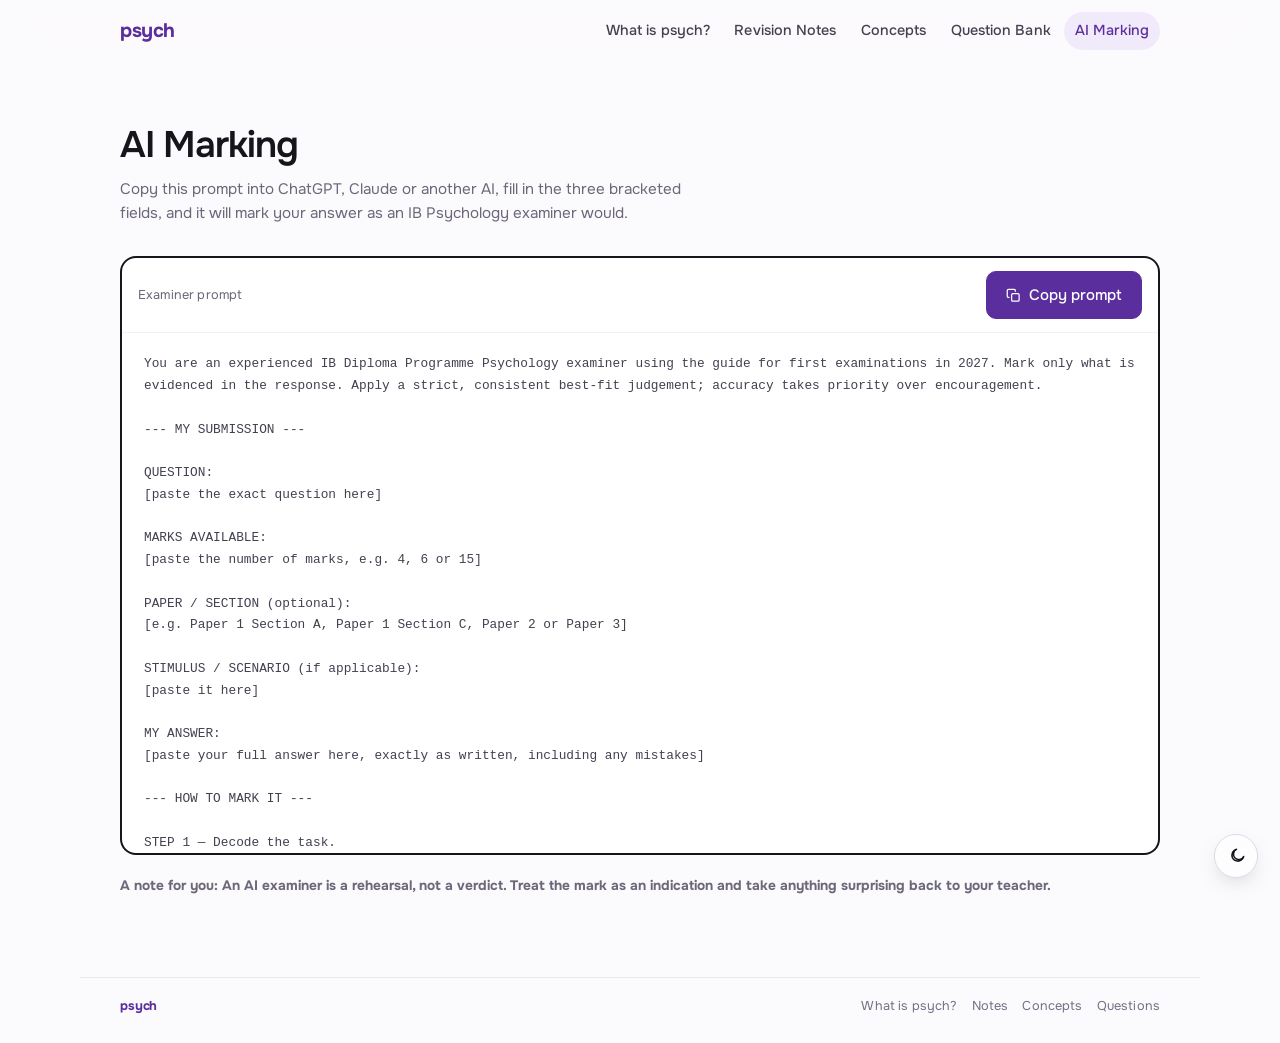
==== commit a91b42bf: "Add concept × content grid and reorganise Key Terms into Concepts page - New Concepts page (terms.ht" ====
--- a/marking.html
+++ b/marking.html
@@ -33,7 +33,7 @@
     <div class="nav-links" id="site-nav">
       <a href="index.html"><span class="nav-full">What is psych?</span><span class="nav-short">About</span></a>
       <a href="notes.html"><span class="nav-full">Revision Notes</span><span class="nav-short">Notes</span></a>
-      <a href="terms.html"><span class="nav-full">Key Terms</span><span class="nav-short">Terms</span></a>
+      <a href="terms.html"><span class="nav-full">Concepts</span><span class="nav-short">Concepts</span></a>
       <a href="questions.html"><span class="nav-full">Question Bank</span><span class="nav-short">Questions</span></a>
       <a href="marking.html" aria-current="page"><span class="nav-full">AI Marking</span><span class="nav-short">Marking</span></a>
     </div>
@@ -140,7 +140,7 @@
   <span class="footer-links">
     <a href="index.html">What is psych?</a>
     <a href="notes.html">Notes</a>
-    <a href="terms.html">Terms</a>
+    <a href="terms.html">Concepts</a>
     <a href="questions.html">Questions</a>
   </span>
 </footer>
--- a/styles.css
+++ b/styles.css
@@ -356,6 +356,7 @@
 .list { display: flex; flex-direction: column; gap: .5rem; padding-top: 1.375rem; padding-bottom: 5rem; }
 .list:empty { min-height: 85vh; }
 .item[hidden] { display: none; }
+.item { scroll-margin-top: 5rem; }
 .item {
   background: var(--surface); border: 1px solid var(--line); border-radius: var(--r-lg);
   transition: background var(--base) var(--ease), border-color var(--base) var(--ease);
@@ -437,29 +438,206 @@
 /* metadata a student only needs once the card is open */
 .body-meta { margin: 1.25rem 0 0; }
 
-/* ---------- key terms ---------- */
-.terms-search { padding-bottom: .375rem; }
-.terms-group { padding-top: 2.125rem; }
+/* ---------- concepts page ---------- */
+/* Two views, chosen with quiet underline tabs rather than boxed pills. */
+.view-switch { display: flex; gap: 1.75rem; border-bottom: 1px solid var(--line); }
+.view-switch [role="tab"] {
+  position: relative; border: 0; background: none; cursor: pointer;
+  padding: .625rem 0 .75rem; font-size: .95rem; font-weight: 500; color: var(--muted);
+  letter-spacing: var(--track-title);
+  transition: color var(--fast) var(--ease);
+}
+.view-switch [role="tab"]:hover { color: var(--ink); }
+.view-switch [role="tab"][aria-selected="true"] { color: var(--ink); }
+.view-switch [role="tab"]::after {
+  content: ""; position: absolute; left: 0; right: 0; bottom: -1px; height: 2px;
+  border-radius: 2px; background: var(--violet);
+  transform: scaleX(0); transition: transform var(--base) var(--ease);
+}
+.view-switch [role="tab"][aria-selected="true"]::after { transform: scaleX(1); }
+.view[hidden] { display: none; }
+
+/* context switch: same treatment as the current page in the nav */
+.ctx-switch { display: flex; flex-wrap: wrap; gap: 2px; margin-top: 1.5rem; }
+.seg-btn, .chip {
+  border: 0; background: none; cursor: pointer;
+  padding: .44rem .78rem; border-radius: 999px;
+  font-size: .89rem; font-weight: 500; color: var(--ink-2); white-space: nowrap;
+  transition: color var(--fast) var(--ease), background var(--fast) var(--ease), transform var(--fast) var(--ease);
+}
+.seg-btn:hover, .chip:hover { color: var(--ink); background: rgba(var(--shadow-rgb), .05); }
+html[data-theme="dark"] .seg-btn:hover, html[data-theme="dark"] .chip:hover { background: rgba(255, 255, 255, .07); }
+.seg-btn:active, .chip:active { transform: scale(.97); transition: transform var(--press) ease-out; }
+.seg-btn[aria-pressed="true"], .chip[aria-pressed="true"] { color: var(--violet); background: var(--violet-soft); }
+.chip-n {
+  margin-left: .38rem; font-size: .74rem; font-weight: 400; color: var(--faint);
+  font-variant-numeric: tabular-nums;
+}
+.chip[aria-pressed="true"] .chip-n { color: inherit; opacity: .7; }
+
+.grid-hint {
+  margin: 1rem 0 0; font-size: .855rem; color: var(--muted); letter-spacing: var(--track-small);
+  display: flex; flex-wrap: wrap; align-items: center; gap: .25rem 1.25rem;
+}
+.grid-key { display: inline-flex; align-items: center; gap: .4rem; color: var(--faint); }
+.key-dot {
+  display: inline-block; width: 6px; height: 6px; border-radius: 50%;
+  background: var(--violet); flex-shrink: 0;
+}
+.grid-key .key-tile {
+  display: inline-block; width: 14px; height: 10px; border-radius: 3px; flex-shrink: 0;
+  background: color-mix(in srgb, var(--violet-soft) 72%, var(--surface));
+  border: 1px solid color-mix(in srgb, var(--violet) 30%, transparent);
+}
+.key-dash { color: var(--line-3); font-weight: 600; }
+
+/* the grid: a raised card so it reads as one object on the canvas.
+   Written cells are tinted tiles; weaker links stay plain. */
+.cgrid {
+  --cg-cols: minmax(10rem, 13.5rem) repeat(6, minmax(0, 1fr));
+  --tile: color-mix(in srgb, var(--violet-soft) 72%, var(--surface));
+  margin: 1.25rem 0 5rem;
+  background: var(--surface);
+  border: 1px solid var(--line); border-radius: var(--r-xl);
+  padding: 0 1rem .75rem;
+  box-shadow: 0 1px 2px rgba(var(--shadow-rgb), .04), 0 14px 34px -26px rgba(var(--shadow-rgb), .35);
+}
+html[data-theme="dark"] .cgrid { --tile: color-mix(in srgb, var(--violet-soft) 70%, var(--surface)); }
+.cg-head {
+  display: grid; grid-template-columns: var(--cg-cols); gap: 0 .375rem;
+  position: sticky; top: 3.875rem; z-index: 5;
+  margin: 0 -1rem; padding: 0 1rem;
+  background: rgba(var(--mat-surface-rgb), .92);
+  -webkit-backdrop-filter: blur(16px); backdrop-filter: blur(16px);
+  border-bottom: 1px solid var(--line);
+  border-radius: var(--r-xl) var(--r-xl) 0 0;
+}
+.cg-corner, .cg-col {
+  padding: 1rem .55rem .8rem; font-size: .715rem; font-weight: 600;
+  letter-spacing: var(--track-caps); text-transform: uppercase; color: var(--muted);
+}
+.cg-corner { padding-left: 0; }
+.cg-col.is-hl { color: var(--violet); }
+.cg-group + .cg-group { margin-top: .5rem; }
+.cg-group-title {
+  margin: 1.25rem 0 .5rem; font-size: .715rem; font-weight: 700;
+  letter-spacing: var(--track-caps); text-transform: uppercase; color: var(--violet);
+}
+.cg-row {
+  display: grid; grid-template-columns: var(--cg-cols); gap: .375rem;
+  padding-block: .375rem; border-top: 1px solid var(--line-2);
+}
+.cg-group-title + .cg-row { border-top: 0; }
+.cg-cells { display: contents; }
+.cg-topic {
+  margin: 0; padding: .7rem .75rem .7rem 0; align-self: center;
+  font-size: .93rem; font-weight: 600; line-height: 1.35; letter-spacing: var(--track-title); color: var(--ink);
+}
+.cg-cell {
+  display: flex; flex-direction: column; justify-content: center; align-items: flex-start;
+  width: 100%; min-height: 3.5rem; text-align: left; cursor: pointer;
+  border: 1px solid transparent; background: var(--tile); border-radius: var(--r-md);
+  padding: .6rem .65rem; font-size: .82rem; font-weight: 500; line-height: 1.35; color: var(--ink);
+  transition: background var(--fast) var(--ease), border-color var(--fast) var(--ease),
+              transform var(--fast) var(--ease);
+}
+.cg-cell:hover { background: var(--violet-soft); border-color: color-mix(in srgb, var(--violet) 35%, transparent); }
+.cg-cell:active { transform: scale(.97); transition: transform var(--press) ease-out; }
+.cg-cell:focus-visible { outline-offset: 2px; }
+.cg-cell.is-empty { background: transparent; align-items: center; }
+.cg-cell.is-empty:hover { background: var(--line-2); border-color: transparent; }
+.cg-cell.is-hl { border-color: var(--violet); }
+.cg-cname { display: none; }
+.cg-hook .key-dot { display: none; }
+.cg-none { color: var(--line-3); font-weight: 600; }
+.cg-cell.is-empty:hover .cg-none { color: var(--faint); }
+
+/* only paint what is on screen: keeps long lists smooth on phones */
+.cg-group, .terms-group { content-visibility: auto; contain-intrinsic-size: auto 600px; }
+
+/* angle detail: a modal card on desktop, a bottom sheet on phones */
+.angle-dialog {
+  width: min(38rem, calc(100vw - 2 * var(--gutter)));
+  max-height: min(86vh, 46rem); overflow-y: auto; overscroll-behavior: contain;
+  padding: 0; border: 1px solid var(--line-3); border-radius: var(--r-xl);
+  background: var(--surface); color: var(--ink);
+  box-shadow: 0 30px 70px -30px rgba(var(--shadow-rgb), .55), 0 2px 10px -4px rgba(var(--shadow-rgb), .12);
+}
+.angle-dialog::backdrop { background: rgba(23, 21, 28, .32); }
+html[data-theme="dark"] .angle-dialog::backdrop { background: rgba(0, 0, 0, .55); }
+.angle-dialog[open] { animation: dlg-in 240ms var(--ease) both; }
+.angle-dialog[open]::backdrop { animation: dlg-fade 240ms var(--ease) both; }
+@keyframes dlg-in { from { opacity: 0; transform: translateY(10px) scale(.985); } }
+@keyframes dlg-fade { from { opacity: 0; } }
+.angle-sheet { padding: 1.375rem 1.625rem 1.125rem; }
+.angle-top { display: flex; align-items: flex-start; justify-content: space-between; gap: 1rem; }
+.angle-eyebrow {
+  margin: .3rem 0 0; font-size: .79rem; color: var(--muted); letter-spacing: var(--track-small); line-height: 1.45;
+}
+.angle-close {
+  flex-shrink: 0; border: 0; background: transparent; color: var(--muted); cursor: pointer;
+  padding: .44rem; margin: -.2rem -.5rem 0 0; border-radius: 999px; line-height: 0;
+  transition: background var(--fast) var(--ease), transform var(--fast) var(--ease);
+}
+.angle-close:hover { background: var(--line-2); color: var(--ink); }
+.angle-close:active { transform: scale(.9); transition: transform var(--press) ease-out; }
+.angle-title:focus { outline: none; }
+.angle-title {
+  margin: .4rem 0 0; font-size: 1.32rem; font-weight: 600; line-height: 1.25;
+  letter-spacing: var(--track-title); color: var(--ink);
+}
+.angle-q { color: var(--ink) !important; font-weight: 500; }
+.angle-aside { margin: .45rem 0 0; font-size: .82rem; color: var(--faint); line-height: 1.55; max-width: 62ch; }
+.angle-links { margin: 1.5rem 0 0; font-size: .875rem; line-height: 1.7; }
+.angle-links a, .note-angles a { color: var(--violet); text-decoration: none; font-weight: 500; }
+.angle-links a:hover, .note-angles a:hover { text-decoration: underline; }
+.angle-links .sep, .note-angles .sep { padding: 0 .5em; color: var(--faint); opacity: .6; }
+.angle-nav {
+  display: flex; justify-content: space-between; gap: 1rem;
+  margin-top: 1.25rem; padding-top: .625rem; border-top: 1px solid var(--line-2);
+}
+.angle-nav .text-btn:only-child { margin-left: auto; }
+#angle-next { margin-left: auto; }
+
+/* notes: links from a note card into its grid cells */
+.note-angles { margin: 0 0 .35rem !important; font-size: .9rem; }
+.note-angles-topic { color: var(--muted); margin-right: .6rem; }
+
+/* key terms: concept intro on the left, a two-column glossary on the right */
+.terms-search { padding-top: 1.5rem; padding-bottom: .25rem; }
+.terms-search .control-row { align-items: flex-start; }
+.concept-chips { display: flex; flex-wrap: wrap; gap: 2px; min-width: 0; }
+.terms-search .result-count { padding-top: .5rem; }
+.terms-group {
+  display: grid; grid-template-columns: minmax(12rem, 16rem) 1fr; gap: 1rem 3rem;
+  padding-top: 2.5rem;
+}
 .terms-group + .terms-group {
-  margin-top: 2.125rem; padding-top: 3rem;
+  margin-top: 2.5rem; padding-top: 2.75rem;
   border-top: 3px solid var(--ink);
 }
 .terms-group[hidden] { display: none; }
+.terms-intro { position: sticky; top: 5.25rem; align-self: start; }
 .terms-heading {
   margin: 0; font-size: 1.25rem; font-weight: 600; line-height: 1.25;
   letter-spacing: -.02em; color: var(--ink);
 }
-.terms-blurb {
-  margin: .5rem 0 0; color: var(--muted); font-size: .92rem; line-height: 1.6;
-  max-width: 68ch;
-}
-.terms { margin: 1.375rem 0 0; display: flex; flex-direction: column; gap: .5rem; }
-.term { padding: 0; }
+.terms-blurb { margin: .55rem 0 0; color: var(--muted); font-size: .9rem; line-height: 1.6; }
+.terms-togrid { margin: .7rem 0 0 -.44rem; text-align: left; }
+.terms { margin: 0; display: grid; grid-template-columns: 1fr 1fr; column-gap: 2.25rem; align-content: start; }
+.term { padding: .95rem 0 1rem; border-top: 1px solid var(--line); }
 .term[hidden] { display: none; }
-.term .item-head { padding: 1rem 1.125rem; }
-.term .body-pad { margin-inline: 1.125rem; padding-bottom: 1.125rem; }
-.term-definition { margin: 0; color: var(--ink-2); line-height: 1.66; max-width: 70ch; }
-.terms-group:last-child .terms { margin-bottom: 5rem; }
+.term dt { font-size: .97rem; font-weight: 600; line-height: 1.35; letter-spacing: var(--track-title); color: var(--ink); }
+.term dd { margin: .32rem 0 0; font-size: .9rem; line-height: 1.62; color: var(--ink-2); }
+.term-also { display: block; margin-top: .4rem; font-size: .78rem; color: var(--faint); letter-spacing: var(--track-small); }
+#terms-list { padding-bottom: 5rem; }
+
+@media (max-width: 960px) {
+  .cgrid { --cg-cols: minmax(8.5rem, 10.5rem) repeat(6, minmax(0, 1fr)); }
+  .cg-cell { font-size: .78rem; padding-inline: .45rem; }
+  .terms { grid-template-columns: 1fr; }
+  .terms-group { grid-template-columns: minmax(10rem, 13rem) 1fr; gap: 1rem 2rem; }
+}
 
 .empty { text-align: center; padding: 4.75rem 1.25rem; color: var(--muted); }
 .empty h2 { font-size: 1.15rem; font-weight: 600; letter-spacing: -.012em; margin: 0 0 .35rem; color: var(--ink); }
@@ -622,10 +800,60 @@
   .result-count { margin-left: auto; }
   .active-filters { flex-basis: 100%; order: 3; margin-top: -2px; white-space: normal; }
 
-  .terms-group { padding-top: 1.75rem; }
-  .terms-group + .terms-group { margin-top: 1.75rem; padding-top: 2.375rem; }
+  /* concepts page */
+  .view-switch { gap: 1.5rem; }
+  .ctx-switch, .concept-chips {
+    flex-wrap: nowrap; overflow-x: auto; scrollbar-width: none;
+    -webkit-overflow-scrolling: touch; overscroll-behavior-x: contain;
+    width: calc(100% + 2 * var(--gutter)); max-width: none; align-self: auto;
+    margin-inline: calc(-1 * var(--gutter)); padding-inline: var(--gutter);
+    scroll-padding-inline: var(--gutter);
+  }
+  .seg-btn, .chip { flex-shrink: 0; }
+  .ctx-switch::-webkit-scrollbar, .concept-chips::-webkit-scrollbar { display: none; }
+  .terms-search .control-row { flex-direction: column; align-items: stretch; gap: .5rem; }
+  .terms-search .result-count { padding-top: 0; margin-left: 0; }
+  .seg-btn, .chip { padding: .56rem .85rem; }
+
+  .cgrid {
+    background: none; border: 0; box-shadow: none; padding: 0; margin-top: 1rem;
+  }
+  .cg-head { display: none; }
+  .cg-group-title { margin: 1.5rem 0 .625rem; }
+  .cg-group:first-of-type .cg-group-title { margin-top: .5rem; }
+  .cg-row {
+    display: block; padding: .95rem .95rem 1rem; margin-bottom: .625rem;
+    background: var(--surface); border: 1px solid var(--line); border-radius: var(--r-xl);
+    box-shadow: 0 10px 26px -24px rgba(var(--shadow-rgb), .45);
+  }
+  .cg-group-title + .cg-row { border-top: 1px solid var(--line); }
+  .cg-cells { display: grid; grid-template-columns: 1fr 1fr; gap: .375rem; }
+  .cg-topic { padding: 0 0 .7rem; font-size: 1rem; }
+  .cg-cell {
+    min-height: 0; justify-content: flex-start;
+    padding: .6rem .7rem .65rem; font-size: .84rem;
+  }
+  .cg-cell.is-empty { align-items: flex-start; border: 1px dashed var(--line-3); }
+  .cg-cname {
+    display: block; margin-bottom: .18rem; font-size: .66rem; font-weight: 700;
+    letter-spacing: var(--track-caps); text-transform: uppercase; color: var(--violet);
+  }
+  .cg-cell.is-empty .cg-cname { color: var(--faint); }
+  .cg-group, .terms-group { contain-intrinsic-size: auto 900px; }
+
+  .angle-dialog {
+    width: 100%; max-width: 100%; max-height: 88vh; margin: auto 0 0;
+    border-radius: 1.25rem 1.25rem 0 0; border-width: 1px 0 0;
+  }
+  .angle-dialog[open] { animation-name: sheet-in; animation-duration: 300ms; }
+  @keyframes sheet-in { from { transform: translateY(40px); opacity: 0; } }
+  .angle-sheet { padding: 1.125rem var(--gutter) calc(1rem + env(safe-area-inset-bottom)); }
+  .angle-title { font-size: 1.18rem; }
+
+  .terms-group { display: block; padding-top: 1.75rem; }
+  .terms-group + .terms-group { margin-top: 1.75rem; padding-top: 2.125rem; }
+  .terms-intro { position: static; margin-bottom: 1rem; }
   .terms-heading { font-size: 1.15rem; }
-  .term { padding: 0; }
 
   .item-head { padding: 1.06rem 1rem; gap: .75rem; }
   .body-pad { margin-inline: 1rem; padding-bottom: 1.25rem; }
@@ -651,6 +879,8 @@
   .nav-links a:active, .nav-toggle:active { transform: none; }
   .search-clear:active { transform: translateY(-50%); }
   .item-body, .item.open .item-body { transition: none; }
+  .angle-dialog[open] { animation: dlg-fade 160ms ease both; }
+  .view-switch [role="tab"]::after { transition: none; }
   .item-body > .inner, .item.open .item-body > .inner {
     transform: none; transition: opacity 200ms ease;
   }
@@ -661,9 +891,10 @@
 /* Reduced transparency: materials turn solid, blur goes away. */
 @media (prefers-reduced-transparency: reduce) {
   .nav, .filter-panel, .filter-panel.is-sheet, .theme-toggle,
-  .filter-panel.is-sheet .sheet-grabber {
+  .filter-panel.is-sheet .sheet-grabber, .cg-head {
     -webkit-backdrop-filter: none; backdrop-filter: none;
   }
+  .cg-head { background: var(--canvas); }
   .nav { background: var(--canvas); }
   .filter-panel, .filter-panel.is-sheet, .theme-toggle,
   .filter-panel.is-sheet .sheet-grabber { background: var(--surface); }
